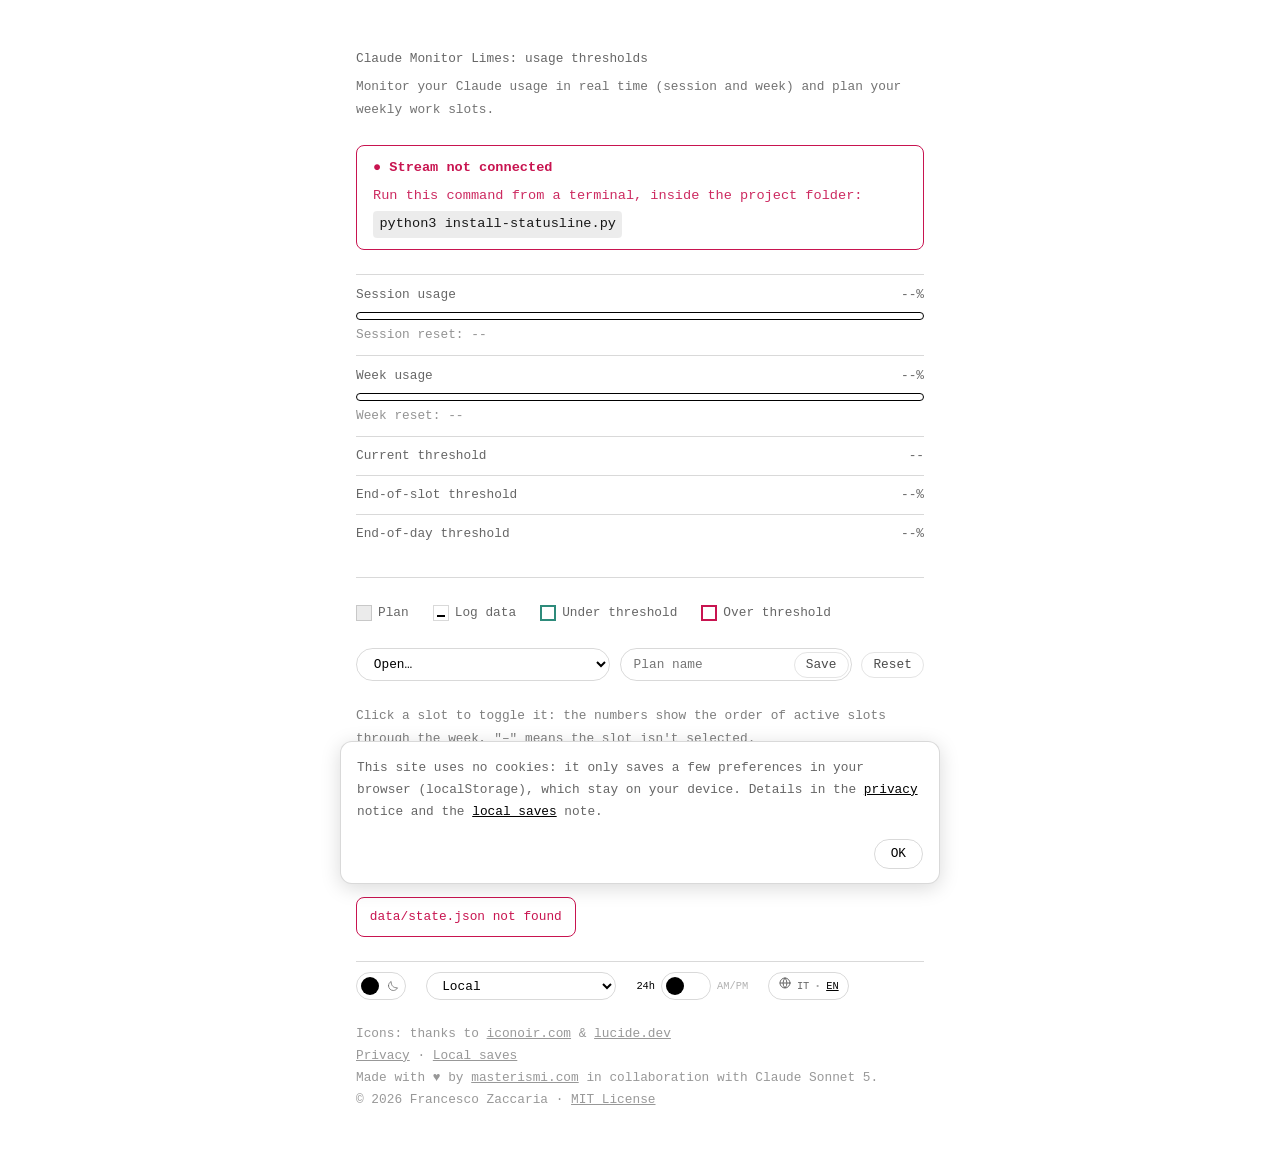
==== index.html @ f668be72 "Aggiunge banner di stato collegamento, migliora README (EN+IT) - Banner in cima alla pagina: rosso "" ====
<!doctype html>
<html lang="it">
<head>
<meta charset="utf-8">
<title>Claude Monitor Limes: soglie di utilizzo</title>
<link rel="stylesheet" href="css/base.css">
<link rel="stylesheet" href="css/index.css">
</head>
<body>
  <h1 id="title">Claude Monitor Limes: soglie di utilizzo</h1>
  <div class="tagline" id="tagline"></div>

  <div class="stream-banner disconnected" id="stream-banner">
    <div class="stream-banner-title" id="stream-banner-title"></div>
    <div class="stream-banner-cmd" id="stream-banner-cmd"></div>
  </div>

  <ul class="stats" id="main-stats">
    <li class="hairline stat-with-bar">
      <div class="stat-row"><span class="stat-key" id="lbl-session">uso sessione</span><span class="stat-val" id="hour-pct">--%</span></div>
      <div class="bar-track"><div class="bar-fill" id="hour-bar-fill"></div></div>
      <div class="sub-line"><span id="lbl-session-reset">reset sessione</span>: <span id="hour-reset">--</span></div>
    </li>
    <li class="hairline stat-with-bar">
      <div class="stat-row"><span class="stat-key" id="lbl-week">uso settimana</span><span class="stat-val" id="week-pct">--%</span></div>
      <div class="bar-track"><div class="bar-fill" id="week-bar-fill"></div></div>
      <div class="sub-line"><span id="lbl-week-reset">reset settimana</span>: <span id="week-reset">--</span></div>
    </li>
    <li class="hairline" id="threshold-row"><span class="stat-key" id="lbl-threshold">soglia attuale</span><span class="stat-val" id="threshold">--</span></li>
    <li class="hairline"><span class="stat-key" id="lbl-plan-target-slot">soglia di fine slot</span><span class="stat-val" id="plan-target-slot">--%</span></li>
    <li class="hairline"><span class="stat-key" id="lbl-plan-target-day">soglia di fine giornata</span><span class="stat-val" id="plan-target-day">--%</span></li>
  </ul>

  <div class="hairline grid-hairline"></div>
  <div class="grid" id="grid"></div>

  <div class="legend">
    <span class="legend-item"><span class="legend-swatch fill"></span><span id="lbl-legend-plan">pianificazione</span></span>
    <span class="legend-item"><span class="legend-swatch track"></span><span id="lbl-legend-log">log data</span></span>
    <span class="legend-item"><span class="legend-swatch pace-under"></span><span id="lbl-legend-under">sotto soglia</span></span>
    <span class="legend-item"><span class="legend-swatch pace-over"></span><span id="lbl-legend-over">sopra soglia</span></span>
  </div>

  <div class="toolbar">
    <select class="load-select" id="load-plan">
      <option value="" id="load-plan-default">apri…</option>
    </select>
    <div class="name-save-combo">
      <input class="name-input" id="plan-name" type="text" placeholder="nome del piano">
      <button class="save-btn" id="save-plan">salva</button>
    </div>
    <button class="reset-btn" id="reset-plan">reset piano</button>
  </div>

  <div class="explanation" id="explanation"></div>

  <div class="updated" id="updated"></div>

  <div class="hairline footer-controls">
    <button class="theme-switch" id="theme-switch" aria-label="toggle theme" title="light / dark">
      <span class="icon-sun" id="icon-sun"></span>
      <span class="icon-moon" id="icon-moon"></span>
      <span class="knob" id="theme-knob"></span>
    </button>
    <select class="tz-select" id="tz-select"></select>
    <button class="format-switch" id="format-toggle" aria-label="24h / AM-PM">
      <span class="fmt-label" id="fmt-label-24h">24h</span>
      <span class="track"><span class="knob" id="format-knob"></span></span>
      <span class="fmt-label" id="fmt-label-ampm">AM/PM</span>
    </button>
    <span class="lang-switch" aria-label="IT / EN">
      <span id="icon-globe"></span>
      <button class="lang-opt" id="lang-opt-it">IT</button>
      <span class="lang-dot">•</span>
      <button class="lang-opt" id="lang-opt-en">EN</button>
    </span>
  </div>

  <div class="footer">
    <div class="footer-line" id="lbl-icons-credit"></div>
    <div class="footer-line"><a href="privacy.html" id="lbl-privacy-link2">privacy</a> · <a href="cookies.html" id="lbl-storage-link2">local storage</a></div>
    <div class="footer-line" id="lbl-made-with"></div>
    <div class="footer-line">© 2026 Francesco Zaccaria · <a href="LICENSE" target="_blank" rel="noopener">MIT License</a></div>
  </div>

  <div class="consent-banner" id="consent-banner" hidden>
    <span id="consent-text"></span>
    <button class="consent-ok" id="consent-ok">OK</button>
  </div>

<script src="i18n/it.js"></script>
<script src="i18n/en.js"></script>
<script>
const LANG_KEY = 'claude-monitor-lang';
function detectLocale() {
  return (navigator.language || 'en').toLowerCase().startsWith('it') ? 'it' : 'en';
}
let LOCALE = localStorage.getItem(LANG_KEY) || detectLocale();

const ICONS = {
  coffee: '<svg viewBox="0 0 24 24" fill="none" xmlns="http://www.w3.org/2000/svg"><path d="M17 11.6V15C17 18.3137 14.3137 21 11 21H9C5.68629 21 3 18.3137 3 15V11.6C3 11.2686 3.26863 11 3.6 11H16.4C16.7314 11 17 11.2686 17 11.6Z" stroke="currentColor" stroke-width="1.5" stroke-linecap="round" stroke-linejoin="round"></path><path d="M12 9C12 8 12.7143 7 14.1429 7V7C15.7208 7 17 5.72081 17 4.14286V3.5" stroke="currentColor" stroke-width="1.5" stroke-linecap="round" stroke-linejoin="round"></path><path d="M8 9V8.5C8 6.84315 9.34315 5.5 11 5.5V5.5C12.1046 5.5 13 4.60457 13 3.5V3" stroke="currentColor" stroke-width="1.5" stroke-linecap="round" stroke-linejoin="round"></path><path d="M16 11H18.5C19.8807 11 21 12.1193 21 13.5C21 14.8807 19.8807 16 18.5 16H17" stroke="currentColor" stroke-width="1.5" stroke-linecap="round" stroke-linejoin="round"></path></svg>',
  apple: '<svg viewBox="0 0 24 24" fill="none" xmlns="http://www.w3.org/2000/svg"><path d="M12.1471 21.2646L12 21.2351L11.8529 21.2646C9.47627 21.7399 7.23257 21.4756 5.59352 20.1643C3.96312 18.86 2.75 16.374 2.75 12C2.75 7.52684 3.75792 5.70955 5.08541 5.04581C5.77977 4.69863 6.67771 4.59759 7.82028 4.72943C8.96149 4.86111 10.2783 5.21669 11.7628 5.71153L12.0235 5.79841L12.2785 5.69638C14.7602 4.70367 16.9909 4.3234 18.5578 5.05463C20.0271 5.7403 21.25 7.59326 21.25 12C21.25 16.374 20.0369 18.86 18.4065 20.1643C16.7674 21.4756 14.5237 21.7399 12.1471 21.2646Z" stroke="currentColor" stroke-width="1.5"></path><path d="M12 5.5C12 3 11 2 9 2" stroke="currentColor" stroke-width="1.5" stroke-linecap="round" stroke-linejoin="round"></path><path d="M12 6V21" stroke="currentColor" stroke-width="1.5"></path><path d="M15 12L15 14" stroke="currentColor" stroke-width="1.5" stroke-linecap="round" stroke-linejoin="round"></path></svg>',
  pizza: '<svg viewBox="0 0 24 24" fill="none" xmlns="http://www.w3.org/2000/svg"><path d="M14 9.01L14.01 8.99889" stroke="currentColor" stroke-width="1.5" stroke-linecap="round" stroke-linejoin="round"></path><path d="M8 8.01L8.01 7.99889" stroke="currentColor" stroke-width="1.5" stroke-linecap="round" stroke-linejoin="round"></path><path d="M8 14.01L8.01 13.9989" stroke="currentColor" stroke-width="1.5" stroke-linecap="round" stroke-linejoin="round"></path><path d="M6 19L2.23626 3.0041C2.13087 2.55618 2.54815 2.16122 2.98961 2.29106L19 7" stroke="currentColor" stroke-width="1.5"></path><path d="M22.198 8.42467C22.4324 7.48703 21.8623 6.5369 20.9247 6.30249C19.987 6.06808 19.0369 6.63816 18.8025 7.5758C18.4106 9.14318 16.9015 11.6241 14.5753 13.9503C12.2743 16.2513 9.42714 18.1442 6.60672 18.7951C5.66497 19.0124 5.07771 19.952 5.29504 20.8937C5.51236 21.8355 6.45198 22.4227 7.39373 22.2054C11.0734 21.3563 14.4762 18.9991 17.0502 16.4252C19.5989 13.8764 21.5898 10.8573 22.198 8.42467Z" stroke="currentColor" stroke-width="1.5" stroke-linecap="round"></path></svg>',
  bed: '<svg viewBox="0 0 24 24" fill="none" stroke="currentColor" stroke-width="2" stroke-linecap="round" stroke-linejoin="round"><path d="M2 4v16"/><path d="M2 8h18a2 2 0 0 1 2 2v10"/><path d="M2 17h20"/><path d="M6 8v9"/></svg>',
  sun: '<svg viewBox="0 0 24 24" fill="none" xmlns="http://www.w3.org/2000/svg"><path d="M12 18C15.3137 18 18 15.3137 18 12C18 8.68629 15.3137 6 12 6C8.68629 6 6 8.68629 6 12C6 15.3137 8.68629 18 12 18Z" stroke="currentColor" stroke-width="1.5" stroke-linecap="round" stroke-linejoin="round"></path><path d="M22 12L23 12" stroke="currentColor" stroke-width="1.5" stroke-linecap="round" stroke-linejoin="round"></path><path d="M12 2V1" stroke="currentColor" stroke-width="1.5" stroke-linecap="round" stroke-linejoin="round"></path><path d="M12 23V22" stroke="currentColor" stroke-width="1.5" stroke-linecap="round" stroke-linejoin="round"></path><path d="M20 20L19 19" stroke="currentColor" stroke-width="1.5" stroke-linecap="round" stroke-linejoin="round"></path><path d="M20 4L19 5" stroke="currentColor" stroke-width="1.5" stroke-linecap="round" stroke-linejoin="round"></path><path d="M4 20L5 19" stroke="currentColor" stroke-width="1.5" stroke-linecap="round" stroke-linejoin="round"></path><path d="M4 4L5 5" stroke="currentColor" stroke-width="1.5" stroke-linecap="round" stroke-linejoin="round"></path><path d="M1 12L2 12" stroke="currentColor" stroke-width="1.5" stroke-linecap="round" stroke-linejoin="round"></path></svg>',
  moon: '<svg viewBox="0 0 24 24" fill="none" xmlns="http://www.w3.org/2000/svg"><path d="M3 11.5066C3 16.7497 7.25034 21 12.4934 21C16.2209 21 19.4466 18.8518 21 15.7259C12.4934 15.7259 8.27411 11.5066 8.27411 3C5.14821 4.55344 3 7.77915 3 11.5066Z" stroke="currentColor" stroke-width="1.5" stroke-linecap="round" stroke-linejoin="round"></path></svg>',
  globe: '<svg viewBox="0 0 24 24" fill="none" stroke="currentColor" stroke-width="2" stroke-linecap="round" stroke-linejoin="round"><circle cx="12" cy="12" r="10"/><path d="M12 2a14.5 14.5 0 0 0 0 20 14.5 14.5 0 0 0 0-20"/><path d="M2 12h20"/></svg>',
};

// =========================================================================
// PERSONALIZZAZIONE: fasce della giornata (righe del calendario) e icone che
// ne segnano i confini. Per aggiungere/togliere fasce, modifica insieme le
// tre costanti sotto, mantenendo BOUNDARY_ICON_KEYS lungo SLOT_KEYS.length+1
// (una icona prima della prima fascia, una dopo ciascuna fascia successiva).
// Le icone disponibili sono quelle elencate in ICONS qui sopra.
// =========================================================================
const SLOT_KEYS = ['mattina', 'pomeriggio', 'sera'];
const SLOT_BOUNDS = { mattina: { start: 0, end: 12 }, pomeriggio: { start: 12, end: 19 }, sera: { start: 19, end: 24 } };
const BOUNDARY_ICON_KEYS = ['coffee', 'apple', 'pizza', 'bed'];
// =========================================================================

// traduzioni caricate da file esterni (i18n/it.js, i18n/en.js): per aggiungere
// una lingua basta un nuovo i18n/<lang>.js con lo stesso set di chiavi, più il
// suo <script> in fondo all'head e l'opzione nel lang-switch.
const STRINGS = window.I18N;
let T = STRINGS[LOCALE];

const POLL_MS = 5000;
const STALE_THRESHOLD_MS = 20 * 60 * 1000; // dati più vecchi di 20 min: statusline.py scrive solo con una sessione Claude Code interattiva attiva
const PLAN_KEY = 'claude-monitor-plan';
const NAMED_PLANS_KEY = 'claude-monitor-named-plans';
const MAX_SAVED_PLANS = 10;
const THEME_KEY = 'claude-monitor-theme';
const TZ_KEY = 'claude-monitor-tz';
const HOUR12_KEY = 'claude-monitor-hour12';
const TIMEZONES = ['local', 'UTC', 'Europe/Rome', 'Europe/London', 'America/New_York', 'America/Los_Angeles', 'Asia/Tokyo', 'Asia/Shanghai'];

let planDays = null; // costruito una volta noto resets_at
let lastData = null; // ultimo state.json valido, per riformattare gli orari senza ripollare

function buildExplanationHTML() {
  const boundaryLine = BOUNDARY_ICON_KEYS.map((iconKey, i) =>
    (T.boundaryLabels[i] || '') + ' <span class="inline-icon">' + ICONS[iconKey] + '</span>'
  ).join(' · ');
  return '<p>' + T.explanation + '</p>' +
    '<p>' + T.boundaryIntro + ' ' + boundaryLine + '.</p>' +
    '<p>' + T.planSaved + ' (<a href="cookies.html">' + T.planSavedDetails + '</a>)' + T.planSavedRest + '</p>';
}

function applyStrings() {
  document.documentElement.lang = LOCALE;
  document.title = T.title;
  document.getElementById('title').textContent = T.title;
  document.getElementById('tagline').textContent = T.tagline;
  document.getElementById('lbl-session').textContent = T.session;
  document.getElementById('lbl-week').textContent = T.week;
  document.getElementById('lbl-week-reset').textContent = T.weekReset;
  document.getElementById('lbl-session-reset').textContent = T.sessionReset;
  document.getElementById('lbl-threshold').textContent = T.threshold;
  document.getElementById('lbl-plan-target-slot').textContent = T.planTargetSlot;
  document.getElementById('lbl-plan-target-day').textContent = T.planTargetDay;
  document.getElementById('lbl-legend-plan').textContent = T.legendPlan;
  document.getElementById('lbl-legend-log').textContent = T.legendLog;
  document.getElementById('lbl-legend-under').textContent = T.legendUnder;
  document.getElementById('lbl-legend-over').textContent = T.legendOver;
  document.getElementById('reset-plan').textContent = T.resetPlan;
  document.getElementById('plan-name').placeholder = T.planNamePlaceholder;
  document.getElementById('save-plan').textContent = T.savePlan;
  document.getElementById('explanation').innerHTML = buildExplanationHTML();
  document.getElementById('icon-sun').innerHTML = ICONS.sun;
  document.getElementById('icon-moon').innerHTML = ICONS.moon;
  document.getElementById('icon-globe').innerHTML = ICONS.globe;
  document.getElementById('lbl-privacy-link2').textContent = T.privacyLink;
  document.getElementById('lbl-storage-link2').textContent = T.storageLink;
  document.getElementById('lbl-icons-credit').innerHTML = T.iconsCreditPrefix +
    '<a href="https://iconoir.com/" target="_blank" rel="noopener">iconoir.com</a> &amp; ' +
    '<a href="https://lucide.dev/" target="_blank" rel="noopener">lucide.dev</a>';
  document.getElementById('lbl-made-with').innerHTML = T.madeWithPrefix +
    '<a href="https://short.masterismi.com/sitoistituzionale" target="_blank" rel="noopener">masterismi.com</a>' +
    T.madeWithSuffix;
  document.getElementById('stream-banner-cmd').innerHTML = T.streamDisconnectedHint + '<br><code>python3 install-statusline.py</code>';
  setStreamBanner(streamConnected);
}

let streamConnected = false;
function setStreamBanner(connected) {
  streamConnected = connected;
  const banner = document.getElementById('stream-banner');
  banner.classList.toggle('connected', connected);
  banner.classList.toggle('disconnected', !connected);
  document.getElementById('stream-banner-title').textContent = connected ? T.streamConnected : T.streamDisconnected;
}

function parseResetDate(str) {
  // formato "dd/mm/yyyy HH:MM"
  const [datePart, timePart] = str.split(' ');
  const [dd, mm, yyyy] = datePart.split('/').map(Number);
  const [HH, MI] = timePart.split(':').map(Number);
  return new Date(yyyy, mm - 1, dd, HH, MI, 0);
}

function dateOnly(d) {
  return new Date(d.getFullYear(), d.getMonth(), d.getDate());
}

function isoDateLocal(d) {
  return d.getFullYear() + '-' + String(d.getMonth() + 1).padStart(2, '0') + '-' + String(d.getDate()).padStart(2, '0');
}

function computeSevenDays(resetsAt) {
  const windowStart = new Date(resetsAt.getTime() - 7 * 86400 * 1000);
  let startDate;
  if (windowStart.getHours() < 11) {
    startDate = dateOnly(windowStart);
  } else {
    startDate = new Date(dateOnly(windowStart).getTime() + 86400 * 1000);
  }
  const result = [];
  for (let offset = 0; offset < 7; offset++) {
    result.push(new Date(startDate.getTime() + offset * 86400 * 1000));
  }
  return result;
}

function loadPlan() {
  try {
    return JSON.parse(localStorage.getItem(PLAN_KEY) || '{}');
  } catch (e) {
    return {};
  }
}

function savePlan(plan) {
  localStorage.setItem(PLAN_KEY, JSON.stringify(plan));
}

function loadNamedPlans() {
  try {
    return JSON.parse(localStorage.getItem(NAMED_PLANS_KEY) || '{}');
  } catch (e) {
    return {};
  }
}

function saveNamedPlans(named) {
  localStorage.setItem(NAMED_PLANS_KEY, JSON.stringify(named));
}

// le chiavi di piano usano il numero del giorno (0-6, come Date.getDay()) e non
// l'abbreviazione localizzata, così il piano salvato non dipende dalla lingua.
function defaultActive(weekdayNum, key) {
  if (weekdayNum === 0 || weekdayNum === 6) return false; // domenica, sabato
  return SLOT_KEYS.indexOf(key) < 2; // le prime due fasce del giorno sono attive di default
}

function buildDayModel(dates, plan) {
  return dates.map(d => {
    const weekdayNum = d.getDay();
    const slots = SLOT_KEYS.map(key => {
      const planKey = weekdayNum + ':' + key;
      const active = Object.prototype.hasOwnProperty.call(plan, planKey) ? plan[planKey] : defaultActive(weekdayNum, key);
      return { key, active };
    });
    return { date: d, weekdayNum, slots };
  });
}

function persistPlan(days) {
  const plan = {};
  days.forEach(day => {
    day.slots.forEach(slot => { plan[day.weekdayNum + ':' + slot.key] = slot.active; });
  });
  savePlan(plan);
}

function planSnapshot(days) {
  const plan = {};
  days.forEach(day => {
    day.slots.forEach(slot => { plan[day.weekdayNum + ':' + slot.key] = slot.active; });
  });
  return plan;
}

function flatten(days) {
  const tiles = [];
  days.forEach((day, dayIdx) => {
    day.slots.forEach((slot, slotIdx) => tiles.push({ day, dayIdx, slot, slotIdx }));
  });
  return tiles;
}

function computePlanTargets(days, now) {
  const all = flatten(days);
  const total = all.filter(t => t.slot.active).length;
  const weight = total > 0 ? 100 / total : 0;
  const today = dateOnly(now);
  const nowHour = now.getHours() + now.getMinutes() / 60 + now.getSeconds() / 3600;

  let targetDay = 0;
  let targetSlot = 0;
  let currentTile = null;
  let counter = 0;
  const numbering = new Map(); // "dayIdx:slotKey" -> numero progressivo

  for (const t of all) {
    if (t.slot.active) {
      counter++;
      numbering.set(t.dayIdx + ':' + t.slot.key, counter);
    }
    const tDate = dateOnly(t.day.date);
    if (tDate.getTime() < today.getTime()) {
      if (t.slot.active) { targetDay += weight; targetSlot += weight; }
    } else if (tDate.getTime() === today.getTime()) {
      if (t.slot.active) targetDay += weight;
      const b = SLOT_BOUNDS[t.slot.key];
      if (nowHour >= b.start) {
        if (t.slot.active) targetSlot += weight;
      }
      if (nowHour >= b.start && nowHour < b.end) {
        const fraction = (nowHour - b.start) / (b.end - b.start);
        currentTile = { dayIdx: t.dayIdx, slotKey: t.slot.key, fraction };
      }
    }
  }
  return { total, weight, targetDay, targetSlot, currentTile, numbering };
}

function renderPlan() {
  if (!planDays) return;
  const now = new Date();
  const { targetDay, targetSlot, weight, currentTile, numbering } = computePlanTargets(planDays, now);

  document.getElementById('plan-target-slot').textContent = targetSlot.toFixed(0) + '%';
  document.getElementById('plan-target-day').textContent = targetDay.toFixed(0) + '%';

  // "soglia attuale" dipende dal piano: confronta l'uso reale con la soglia di fine slot
  // (non con la quota fissa del backend), così cambia in base a quanti slot hai pianificato.
  const usedPct = (lastData && lastData.status === 'ok') ? lastData.used_pct : null;
  const overPace = usedPct !== null ? usedPct > targetSlot : null;
  const thresholdEl = document.getElementById('threshold');
  const thresholdRow = document.getElementById('threshold-row');
  if (usedPct !== null) {
    const diff = usedPct - targetSlot;
    const diffStr = (diff > 0 ? '+' : '') + diff.toFixed(0) + '%';
    thresholdEl.textContent = diffStr + ' ' + (overPace ? T.overLimit : T.underLimit);
    thresholdRow.classList.toggle('over', overPace);
    thresholdRow.classList.toggle('under', !overPace);
  } else {
    thresholdEl.textContent = '--';
    thresholdRow.classList.remove('over', 'under');
  }

  const grid = document.getElementById('grid');
  grid.innerHTML = '';

  // riga di intestazione: 7 giorni (le colonne ora sono allineate a legenda e resto
  // del layout: l'asse delle icone non occupa più una colonna, sporge a sinistra)
  planDays.forEach((day, dayIdx) => {
    const head = document.createElement('div');
    head.className = 'daycol-head';
    head.style.gridColumn = String(dayIdx + 1);
    head.style.gridRow = '1';
    head.innerHTML = '<div class="dow">' + T.dow[day.weekdayNum] + '</div><div class="date">' +
      String(day.date.getDate()).padStart(2, '0') + '/' + String(day.date.getMonth() + 1).padStart(2, '0') + '</div>';
    grid.appendChild(head);
  });

  // asse verticale: posizionato in assoluto fuori dalla griglia (vedi CSS .axis-cell),
  // con le icone ai *confini* tra gli slot (inizio, tra 1-2, tra 2-3, fine) e non
  // centrate sugli slot stessi. Altezza calcolata sul numero di fasce (SLOT_KEYS).
  const axis = document.createElement('div');
  axis.className = 'axis-cell';
  axis.style.height = (SLOT_KEYS.length * 46 + (SLOT_KEYS.length - 1) * 4) + 'px';
  axis.innerHTML = BOUNDARY_ICON_KEYS.map(k => ICONS[k]).join('');
  grid.appendChild(axis);

  for (let row = 0; row < SLOT_KEYS.length; row++) {
    planDays.forEach((day, dayIdx) => {
      const slot = day.slots[row];
      const cell = document.createElement('div');
      const workedKey = isoDateLocal(day.date) + ':' + slot.key;
      const worked = !!(lastData && lastData.worked_slots && lastData.worked_slots[workedKey]);
      cell.className = 'tile ' + (slot.active ? 'active' : 'inactive') + (worked ? ' worked' : '');
      cell.style.gridColumn = String(dayIdx + 1);
      cell.style.gridRow = String(row + 2);
      const num = numbering.get(dayIdx + ':' + slot.key);
      cell.textContent = slot.active ? String(num) : '–';
      cell.title = (slot.active ? T.deactivate : T.activate);

      cell.addEventListener('click', () => {
        slot.active = !slot.active;
        persistPlan(planDays);
        renderPlan();
      });

      const isCurrent = currentTile && currentTile.dayIdx === dayIdx && currentTile.slotKey === slot.key;
      if (isCurrent) {
        cell.classList.add('current', overPace ? 'over' : 'under');
        const marker = document.createElement('div');
        marker.className = 'now-marker' + (overPace ? ' over' : '');
        marker.style.left = (currentTile.fraction * 100) + '%';
        cell.appendChild(marker);
      }

      grid.appendChild(cell);
    });
  }

  // riga finale: quota della settimana rappresentata da ciascun giorno, calcolata
  // sugli slot attivi di quel giorno (non sul tempo trascorso, a differenza di
  // "soglia di fine giornata" che riguarda solo oggi).
  const footerRow = SLOT_KEYS.length + 2;
  planDays.forEach((day, dayIdx) => {
    const activeCount = day.slots.filter(s => s.active).length;
    const dayShare = activeCount * weight;
    const foot = document.createElement('div');
    foot.className = 'daycol-target';
    foot.style.gridColumn = String(dayIdx + 1);
    foot.style.gridRow = String(footerRow);
    foot.textContent = dayShare.toFixed(0) + '%';
    grid.appendChild(foot);
  });
}

function refreshLoadSelect() {
  const select = document.getElementById('load-plan');
  const named = loadNamedPlans();
  const names = Object.keys(named).sort();
  select.innerHTML = '<option value="">' + T.loadPlanDefault + '</option>' +
    names.map(n => '<option value="' + n.replace(/"/g, '&quot;') + '">' + n + '</option>').join('');
}

function setupPlanToolbar() {
  document.getElementById('reset-plan').addEventListener('click', () => {
    localStorage.removeItem(PLAN_KEY);
    if (planDays) {
      planDays.forEach(day => day.slots.forEach(slot => { slot.active = defaultActive(day.weekdayNum, slot.key); }));
      persistPlan(planDays);
    }
    renderPlan();
  });

  document.getElementById('save-plan').addEventListener('click', () => {
    const input = document.getElementById('plan-name');
    const name = input.value.trim();
    if (!name || !planDays) return;
    const named = loadNamedPlans();
    if (!Object.prototype.hasOwnProperty.call(named, name) && Object.keys(named).length >= MAX_SAVED_PLANS) {
      alert(T.maxPlansReached);
      return;
    }
    named[name] = planSnapshot(planDays);
    saveNamedPlans(named);
    refreshLoadSelect();
    document.getElementById('load-plan').value = name;
    input.value = '';
  });

  document.getElementById('load-plan').addEventListener('change', e => {
    const name = e.target.value;
    if (!name || !planDays) return;
    const named = loadNamedPlans();
    const snapshot = named[name];
    if (!snapshot) return;
    planDays.forEach(day => day.slots.forEach(slot => {
      const key = day.weekdayNum + ':' + slot.key;
      slot.active = Object.prototype.hasOwnProperty.call(snapshot, key) ? snapshot[key] : defaultActive(day.weekdayNum, slot.key);
    }));
    persistPlan(planDays);
    renderPlan();
  });

  refreshLoadSelect();
}

// --- banner informativo su local storage (non cookie) ---
const CONSENT_KEY = 'claude-monitor-consent-ack';
function refreshConsentText() {
  document.getElementById('consent-text').innerHTML = T.consentText;
}
function setupConsentBanner() {
  refreshConsentText();
  const banner = document.getElementById('consent-banner');
  if (!localStorage.getItem(CONSENT_KEY)) {
    banner.hidden = false;
  }
  document.getElementById('consent-ok').addEventListener('click', () => {
    localStorage.setItem(CONSENT_KEY, '1');
    banner.hidden = true;
  });
}

// --- lingua IT/EN: pill con le due lingue cliccabili separatamente (stile orco.it) ---
function updateLangSwitchUI() {
  document.getElementById('lang-opt-it').classList.toggle('active', LOCALE === 'it');
  document.getElementById('lang-opt-en').classList.toggle('active', LOCALE === 'en');
}
function setLocale(lang) {
  LOCALE = lang;
  localStorage.setItem(LANG_KEY, lang);
  T = STRINGS[LOCALE];
  applyStrings();
  refreshLoadSelect();
  renderTzOptions();
  refreshFormatUI();
  refreshConsentText();
  updateLangSwitchUI();
  if (lastData) render(lastData);
}
function setupLangSwitch() {
  document.getElementById('lang-opt-it').addEventListener('click', () => setLocale('it'));
  document.getElementById('lang-opt-en').addEventListener('click', () => setLocale('en'));
  updateLangSwitchUI();
}

// --- tema chiaro/scuro ---
function systemPrefersDark() {
  return window.matchMedia && window.matchMedia('(prefers-color-scheme: dark)').matches;
}
function effectiveTheme() {
  return localStorage.getItem(THEME_KEY) || (systemPrefersDark() ? 'dark' : 'light');
}
function applyTheme() {
  const stored = localStorage.getItem(THEME_KEY);
  if (stored) {
    document.documentElement.setAttribute('data-theme', stored);
  } else {
    document.documentElement.removeAttribute('data-theme');
  }
  const knob = document.getElementById('theme-knob');
  knob.style.transform = effectiveTheme() === 'dark' ? 'translateX(24px)' : 'translateX(0)';
}
function setupThemeSwitch() {
  document.getElementById('theme-switch').addEventListener('click', () => {
    localStorage.setItem(THEME_KEY, effectiveTheme() === 'dark' ? 'light' : 'dark');
    applyTheme();
  });
  applyTheme();
}

// --- fuso orario e formato ora ---
function getTz() { return localStorage.getItem(TZ_KEY) || 'local'; }
function getHour12() { return localStorage.getItem(HOUR12_KEY) === '1'; }

function formatDateTime(date) {
  const opts = { day: '2-digit', month: '2-digit', year: 'numeric', hour: '2-digit', minute: '2-digit', hour12: getHour12() };
  const tz = getTz();
  if (tz !== 'local') opts.timeZone = tz;
  return date.toLocaleString(T.localeCode, opts);
}
function formatTime(date) {
  const opts = { hour: '2-digit', minute: '2-digit', second: '2-digit', hour12: getHour12() };
  const tz = getTz();
  if (tz !== 'local') opts.timeZone = tz;
  return date.toLocaleTimeString(T.localeCode, opts);
}
function formatDuration(ms) {
  const totalMinutes = Math.floor(ms / 60000);
  const hours = Math.floor(totalMinutes / 60);
  const minutes = totalMinutes % 60;
  if (hours > 0) return hours + T.hourUnit + ' ' + minutes + T.minuteUnit;
  return minutes + T.minuteUnit;
}

function updateTimeDisplays() {
  if (!lastData || lastData.status !== 'ok') {
    setStreamBanner(false);
    return;
  }
  const now = Date.now();

  const weekResetDate = parseResetDate(lastData.reset_date);
  const daysLeft = Math.max(0, Math.ceil((weekResetDate.getTime() - now) / 86400000));
  document.getElementById('week-reset').textContent = formatDateTime(weekResetDate) +
    ' (' + T.inPrefix + daysLeft + T.dayUnit + ')';

  if (lastData.five_hour_reset_date) {
    const sessionResetDate = parseResetDate(lastData.five_hour_reset_date);
    const hoursLeft = Math.max(0, Math.ceil((sessionResetDate.getTime() - now) / 3600000));
    document.getElementById('hour-reset').textContent = formatDateTime(sessionResetDate) +
      ' (' + T.inPrefix + hoursLeft + T.hourUnit + ')';
  } else {
    document.getElementById('hour-reset').textContent = '--';
  }

  const updatedAtDate = new Date(lastData.updated_at * 1000);
  const staleMs = now - updatedAtDate.getTime();
  const isStale = staleMs > STALE_THRESHOLD_MS;
  setUpdatedMessage(
    (isStale ? T.staleDataPrefix + formatDuration(staleMs) + ' — ' : T.updatedPrefix) + formatTime(updatedAtDate),
    isStale
  );
  setStreamBanner(!isStale);
}

function renderTzOptions() {
  const select = document.getElementById('tz-select');
  const current = select.value || getTz();
  select.innerHTML = TIMEZONES.map(tz =>
    '<option value="' + tz + '">' + (tz === 'local' ? T.localTz : tz) + '</option>'
  ).join('');
  select.value = current;
}

function refreshFormatUI() {
  const isAmpm = getHour12();
  document.getElementById('format-knob').style.transform = isAmpm ? 'translateX(24px)' : 'translateX(0)';
  document.getElementById('fmt-label-24h').classList.toggle('active', !isAmpm);
  document.getElementById('fmt-label-ampm').classList.toggle('active', isAmpm);
}

function setupTzControls() {
  renderTzOptions();
  const select = document.getElementById('tz-select');
  select.addEventListener('change', () => {
    localStorage.setItem(TZ_KEY, select.value);
    updateTimeDisplays();
  });

  refreshFormatUI();
  document.getElementById('format-toggle').addEventListener('click', () => {
    localStorage.setItem(HOUR12_KEY, getHour12() ? '0' : '1');
    refreshFormatUI();
    updateTimeDisplays();
  });
}

function setUpdatedMessage(text, isError) {
  const updated = document.getElementById('updated');
  updated.textContent = text;
  updated.classList.toggle('error', !!isError);
}

function render(data) {
  if (!data || data.status !== 'ok') {
    document.getElementById('week-pct').textContent = '--%';
    document.getElementById('hour-pct').textContent = '--%';
    setUpdatedMessage(data && data.status === 'n/d' ? T.noApiResponse : T.waitingData, data && data.status === 'n/d');
    setStreamBanner(false);
    return;
  }
  lastData = data;

  document.getElementById('hour-pct').textContent = (data.five_hour_pct !== null && data.five_hour_pct !== undefined)
    ? data.five_hour_pct.toFixed(0) + '%' : '--%';
  document.getElementById('hour-bar-fill').style.width = (data.five_hour_pct || 0) + '%';
  document.getElementById('week-pct').textContent = data.used_pct.toFixed(0) + '%';
  document.getElementById('week-bar-fill').style.width = data.used_pct + '%';

  updateTimeDisplays();

  if (!planDays && data.reset_date) {
    const resetsAt = parseResetDate(data.reset_date);
    const dates = computeSevenDays(resetsAt);
    planDays = buildDayModel(dates, loadPlan());
  }
  renderPlan();
}

async function poll() {
  try {
    const res = await fetch('data/state.json?_=' + Date.now(), { cache: 'no-store' });
    if (res.ok) {
      render(await res.json());
    } else {
      setUpdatedMessage(T.stateNotFound, true);
      setStreamBanner(false);
    }
  } catch (e) {
    setUpdatedMessage(T.stateNotFound, true);
    setStreamBanner(false);
  }
}

applyStrings();
setupPlanToolbar();
setupThemeSwitch();
setupTzControls();
setupConsentBanner();
setupLangSwitch();
poll();
setInterval(poll, POLL_MS);
setInterval(renderPlan, 30000); // aggiorna la posizione dell'asticella anche senza nuovi dati
</script>
</body>
</html>
---- css/base.css ----
:root {
  --bg: #fff; --fg: #000; --muted: #666;
  --border: rgba(0,0,0,0.15); --tile-fill: rgba(0,0,0,0.08);
  --over: #c81450; --under: #2e8b7b;
}
@media (prefers-color-scheme: dark) {
  :root { --bg: #000; --fg: #fff; --muted: #999; --border: rgba(255,255,255,0.15); --tile-fill: rgba(255,255,255,0.12); --over: #ff4d78; --under: #4fd7c0; }
}
:root[data-theme="dark"] { --bg: #000; --fg: #fff; --muted: #999; --border: rgba(255,255,255,0.15); --tile-fill: rgba(255,255,255,0.12); --over: #ff4d78; --under: #4fd7c0; }
:root[data-theme="light"] { --bg: #fff; --fg: #000; --muted: #666; --border: rgba(0,0,0,0.15); --tile-fill: rgba(0,0,0,0.08); --over: #c81450; --under: #2e8b7b; }

*, *::before, *::after { box-sizing: border-box; }

body {
  font-family: monospace;
  background: var(--bg);
  color: var(--fg);
  margin: 3rem auto;
  max-width: 600px;
  padding: 0 1rem;
  line-height: 1.7em;
}
h1 { font-size: 0.8rem; font-weight: normal; opacity: 1; color: var(--muted); margin: 0 0 0.4rem 0; }

.hairline { border-top: 1px solid var(--border); }
---- css/index.css ----
.tagline { font-size: 0.8rem; opacity: 0.55; margin: 0 0 1.5rem 0; }

.stats { list-style: none; margin: 0 0 1.5rem 0; padding: 0; color: var(--muted); }
.stats li {
  display: flex;
  justify-content: space-between;
  align-items: baseline;
  padding: 8px 0;
  font-size: 0.8rem;
}
.stats li.stat-with-bar { display: block; padding: 9px 0; }
.stats li.stat-with-bar .stat-row { display: flex; justify-content: space-between; align-items: baseline; }

.bar-track { margin-top: 6px; height: 8px; border: 1px solid var(--fg); border-radius: 999px; overflow: hidden; }
.bar-fill { width: 0%; height: 100%; background: var(--fg); border-radius: 999px; }
.sub-line { font-size: 0.8rem; opacity: 0.7; margin-top: 4px; }

.stats li.over, .stats li.over .stat-key, .stats li.over .stat-val { color: var(--over); }
.stats li.under, .stats li.under .stat-key, .stats li.under .stat-val { color: var(--under); }

.section-title { font-size: 0.8rem; color: var(--muted); padding: 0.8rem 0 0.6rem 0; }

/* pianificazione */
.toolbar { display: flex; align-items: center; gap: 0.6rem; margin-bottom: 1.5rem; flex-wrap: nowrap; }
.reset-btn {
  font-family: monospace;
  font-size: 0.8rem;
  background: none;
  border: 1px solid var(--border);
  border-radius: 999px;
  color: inherit;
  padding: 0.3rem 0.7rem;
  cursor: pointer;
  opacity: 0.7;
  white-space: nowrap;
}
.reset-btn:hover { opacity: 1; }
.load-select {
  font-family: monospace;
  font-size: 0.8rem;
  height: 33px;
  box-sizing: border-box;
  background: none;
  border: 1px solid var(--border);
  border-radius: 999px;
  color: inherit;
  padding: 0 1.4rem 0 0.8rem;
  flex: 1;
  min-width: 0;
}
.name-save-combo {
  display: flex;
  align-items: center;
  height: 33px;
  box-sizing: border-box;
  border: 1px solid var(--border);
  border-radius: 999px;
  padding-left: 0.8rem;
  flex: 1;
  min-width: 0;
}
.name-input {
  font-family: monospace;
  font-size: 0.8rem;
  height: 100%;
  box-sizing: border-box;
  background: none;
  border: none;
  color: inherit;
  padding: 0;
  flex: 1;
  min-width: 0;
}
.name-input:focus { outline: none; }
.save-btn {
  font-family: monospace;
  font-size: 0.8rem;
  background: none;
  border: 1px solid var(--border);
  border-radius: 999px;
  color: inherit;
  padding: 0.3rem 0.7rem;
  margin: 2px;
  cursor: pointer;
  opacity: 0.7;
  white-space: nowrap;
}
.save-btn:hover { opacity: 1; }

.grid {
  display: grid;
  grid-template-columns: repeat(7, 1fr);
  gap: 4px;
  margin-bottom: 1.5rem;
  position: relative;
}
.daycol-head { height: 34px; box-sizing: border-box; font-size: 0.8rem; line-height: 1.2; color: var(--muted); text-align: center; padding-top: 4px; }
.daycol-head .date { font-size: 0.8rem; }
.daycol-target { font-size: 0.8rem; color: var(--muted); opacity: 0.7; text-align: center; padding-top: 6px; }

/* le icone dei confini di giornata sporgono a sinistra della griglia, fuori dalle
   colonne dei giorni: così le colonne restano allineate alla legenda e agli altri
   blocchi, che iniziano tutti allo stesso bordo sinistro. */
.axis-cell {
  position: absolute;
  left: -26px;
  top: 38px;
  height: 146px;
  width: 18px;
  display: flex;
  flex-direction: column;
  justify-content: space-between;
  align-items: center;
  color: var(--muted);
}
.axis-cell svg { width: 14px; height: 14px; display: block; }

.tile {
  height: 46px;
  border: 1px solid var(--border);
  position: relative;
  display: flex;
  align-items: center;
  justify-content: center;
  font-size: 0.8rem;
  color: var(--muted);
  text-align: center;
  line-height: 1.1;
  cursor: pointer;
  user-select: none;
  padding: 2px;
  box-sizing: border-box;
}
.tile.active { background: var(--tile-fill); }
.tile.inactive { background: transparent; opacity: 0.5; }
.tile.current { border: 2px solid var(--fg); }
.tile.current.over { border-color: var(--over); }
.tile.current.under { border-color: var(--under); }
.tile.worked::after {
  content: '';
  position: absolute;
  left: 3px; right: 3px; bottom: 3px;
  height: 2px;
  background: var(--fg);
}

.legend { display: flex; gap: 1.5rem; font-size: 0.8rem; color: var(--muted); margin-bottom: 1.5rem; flex-wrap: wrap; }
.legend-item { display: flex; align-items: center; gap: 6px; }
.legend-swatch { position: relative; display: inline-block; width: 16px; height: 16px; border: 1px solid var(--border); }
.legend-swatch.fill { background: var(--tile-fill); }
.legend-swatch.track::after { content: ''; position: absolute; left: 3px; right: 3px; bottom: 3px; height: 2px; background: var(--fg); }
.legend-swatch.pace-under { border: 2px solid var(--under); }
.legend-swatch.pace-over { border: 2px solid var(--over); }

.now-marker {
  position: absolute;
  top: -1px;
  bottom: -1px;
  width: 2px;
  background: var(--under);
  transform: translateX(-1px);
}
.now-marker.over { background: var(--over); }

.explanation { font-size: 0.8rem; opacity: 0.5; margin-bottom: 1.5rem; }
.explanation p { margin: 0 0 0.6rem 0; }
.explanation p:last-child { margin-bottom: 0; }
.explanation a { color: inherit; }
.inline-icon { display: inline-flex; vertical-align: -3px; }
.inline-icon svg { width: 13px; height: 13px; display: block; }

.stream-banner {
  margin-bottom: 1.5rem;
  padding: 0.7rem 1rem;
  border-radius: 8px;
  border: 1px solid;
  font-size: 0.85rem;
}
.stream-banner.disconnected { color: var(--over); border-color: var(--over); }
.stream-banner.connected { color: var(--under); border-color: var(--under); }
.stream-banner-title { font-weight: 600; }
.stream-banner-cmd { margin-top: 0.4rem; opacity: 0.9; }
.stream-banner-cmd code {
  font-family: inherit;
  background: var(--tile-fill);
  color: var(--fg);
  padding: 0.15rem 0.4rem;
  border-radius: 4px;
  display: inline-block;
  margin-top: 0.2rem;
}
.stream-banner.connected .stream-banner-cmd { display: none; }

.updated { opacity: 0.4; font-size: 0.8rem; margin-top: 1rem; }
.updated.error {
  opacity: 1;
  color: var(--over);
  border: 1px solid var(--over);
  border-radius: 8px;
  padding: 0.5rem 0.8rem;
  display: inline-block;
}

.footer-controls { display: flex; align-items: center; gap: 20px; margin: 1.5rem 0 0.6rem 0; padding-top: 10px; flex-wrap: wrap; }
.theme-switch {
  width: 50px; height: 28px;
  border: 1px solid var(--border);
  border-radius: 999px;
  position: relative;
  background: none;
  cursor: pointer;
  padding: 0;
  color: var(--muted);
}
.theme-switch .icon-sun, .theme-switch .icon-moon {
  position: absolute; top: 50%; transform: translateY(-50%);
  width: 12px; height: 12px;
}
.theme-switch .icon-sun { left: 6px; }
.theme-switch .icon-moon { right: 6px; }
.theme-switch .knob {
  position: absolute; top: 4px; left: 4px;
  width: 18px; height: 18px;
  border-radius: 50%;
  background: var(--fg);
  transition: transform 0.2s ease;
}

.tz-select {
  font-family: monospace;
  font-size: 0.8rem;
  height: 28px;
  background: none;
  border: 1px solid var(--border);
  border-radius: 999px;
  color: inherit;
  padding: 0 0.7rem;
}

.format-switch {
  display: inline-flex;
  align-items: center;
  gap: 6px;
  height: 28px;
  border: none;
  background: none;
  cursor: pointer;
  color: var(--muted);
  font-family: monospace;
  font-size: 0.65rem;
  padding: 0;
}
.format-switch .fmt-label { opacity: 0.5; }
.format-switch .fmt-label.active { opacity: 1; color: var(--fg); }
.format-switch .track {
  width: 50px; height: 28px;
  border: 1px solid var(--border);
  border-radius: 999px;
  position: relative;
}
.format-switch .track .knob {
  position: absolute; top: 4px; left: 4px;
  width: 18px; height: 18px;
  border-radius: 50%;
  background: var(--fg);
  transition: transform 0.2s ease;
}

/* pill con due lingue cliccabili separate da un punto, come in orco.it */
.lang-switch {
  display: inline-flex;
  align-items: center;
  gap: 6px;
  height: 28px;
  border: 1px solid var(--border);
  border-radius: 999px;
  background: none;
  color: var(--muted);
  font-family: monospace;
  font-size: 0.65rem;
  padding: 0 0.6rem;
}
.lang-switch svg { width: 12px; height: 12px; }
.lang-switch .lang-opt {
  font-family: monospace;
  font-size: 0.65rem;
  background: none;
  border: none;
  cursor: pointer;
  padding: 0;
  color: var(--muted);
}
.lang-switch .lang-opt.active { color: var(--fg); text-decoration: underline; }
.lang-switch .lang-dot { font-size: 0.5rem; opacity: 0.6; }

.footer { font-size: 0.8rem; opacity: 0.4; padding-top: 0.8rem; }
.footer a { color: inherit; }
.footer .footer-line { text-align: left; }

.consent-banner {
  position: fixed;
  left: 1rem; right: 1rem; bottom: 1rem;
  max-width: 600px;
  margin: 0 auto;
  background: var(--bg);
  border: 1px solid var(--border);
  border-radius: 12px;
  padding: 0.9rem 1rem;
  font-size: 0.8rem;
  color: var(--muted);
  display: flex;
  align-items: center;
  gap: 1rem;
  flex-wrap: wrap;
  box-shadow: 0 4px 20px rgba(0,0,0,0.15);
}
.consent-banner[hidden] { display: none; }
.consent-banner a { color: var(--fg); }
.consent-banner .consent-ok {
  font-family: monospace;
  font-size: 0.8rem;
  background: none;
  border: 1px solid var(--border);
  border-radius: 999px;
  color: var(--fg);
  padding: 0.4rem 1rem;
  cursor: pointer;
  white-space: nowrap;
  margin-left: auto;
}
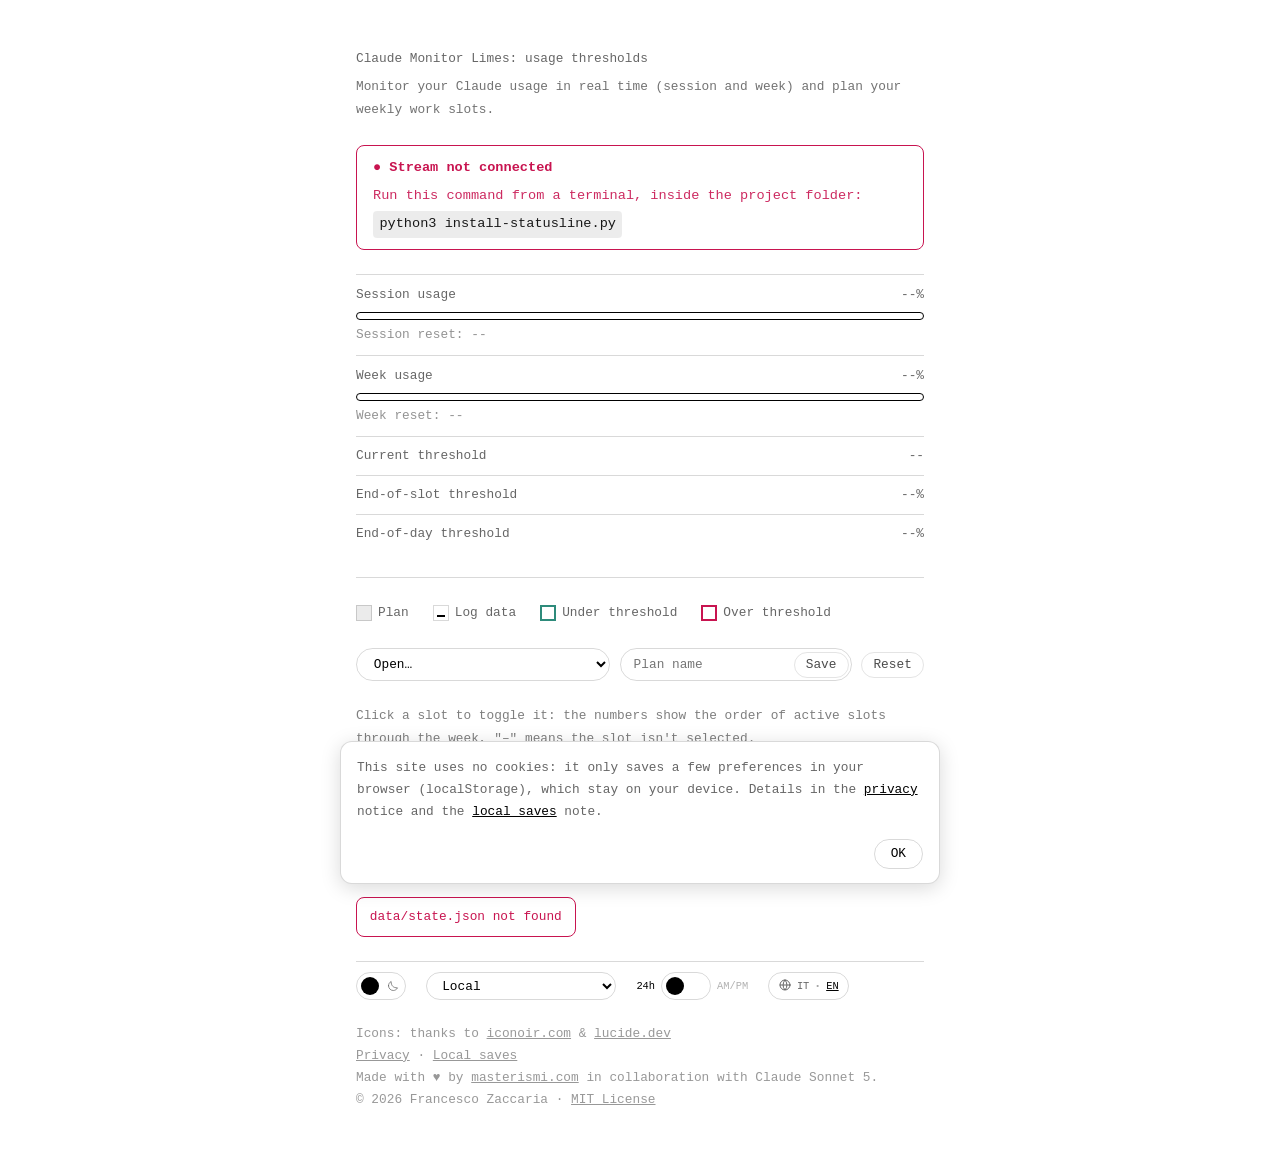
==== commit c2ca7099: "Riallinea le iconine del calendario ai bordi riga con CSS subgrid Le icone (sveglia/pranzo/cena/a na" ====
--- a/index.html
+++ b/index.html
@@ -353,25 +353,42 @@
   const grid = document.getElementById('grid');
   grid.innerHTML = '';
 
-  // riga di intestazione: 7 giorni (le colonne ora sono allineate a legenda e resto
-  // del layout: l'asse delle icone non occupa più una colonna, sporge a sinistra)
+  // riga di intestazione: 7 giorni, dalla colonna 2 in poi (la colonna 1 è
+  // riservata all'asse delle icone, vedi sotto)
   planDays.forEach((day, dayIdx) => {
     const head = document.createElement('div');
     head.className = 'daycol-head';
-    head.style.gridColumn = String(dayIdx + 1);
+    head.style.gridColumn = String(dayIdx + 2);
     head.style.gridRow = '1';
     head.innerHTML = '<div class="dow">' + T.dow[day.weekdayNum] + '</div><div class="date">' +
       String(day.date.getDate()).padStart(2, '0') + '/' + String(day.date.getMonth() + 1).padStart(2, '0') + '</div>';
     grid.appendChild(head);
   });
 
-  // asse verticale: posizionato in assoluto fuori dalla griglia (vedi CSS .axis-cell),
-  // con le icone ai *confini* tra gli slot (inizio, tra 1-2, tra 2-3, fine) e non
-  // centrate sugli slot stessi. Altezza calcolata sul numero di fasce (SLOT_KEYS).
+  // asse verticale: colonna 1 del grid, subgrid sulle righe delle fasce (righe 2..N+1)
+  // così eredita esattamente le stesse linee di riga del grid principale — nessun
+  // offset o altezza calcolati a mano. Ogni icona è posizionata sul *confine* tra le
+  // fasce (non al centro di una fascia): le prime SLOT_KEYS.length sull'inizio della
+  // propria riga (allineate al bordo superiore), l'ultima sulla fine dell'ultima riga.
   const axis = document.createElement('div');
   axis.className = 'axis-cell';
-  axis.style.height = (SLOT_KEYS.length * 46 + (SLOT_KEYS.length - 1) * 4) + 'px';
-  axis.innerHTML = BOUNDARY_ICON_KEYS.map(k => ICONS[k]).join('');
+  axis.style.gridColumn = '1';
+  axis.style.gridRow = '2 / span ' + SLOT_KEYS.length;
+  BOUNDARY_ICON_KEYS.forEach((key, i) => {
+    const icon = document.createElement('div');
+    icon.className = 'axis-icon';
+    icon.innerHTML = ICONS[key];
+    if (i < SLOT_KEYS.length) {
+      icon.style.gridRow = String(i + 1);
+      icon.style.alignSelf = 'start';
+      icon.style.transform = 'translateY(-50%)';
+    } else {
+      icon.style.gridRow = String(SLOT_KEYS.length);
+      icon.style.alignSelf = 'end';
+      icon.style.transform = 'translateY(50%)';
+    }
+    axis.appendChild(icon);
+  });
   grid.appendChild(axis);
 
   for (let row = 0; row < SLOT_KEYS.length; row++) {
@@ -381,7 +398,7 @@
       const workedKey = isoDateLocal(day.date) + ':' + slot.key;
       const worked = !!(lastData && lastData.worked_slots && lastData.worked_slots[workedKey]);
       cell.className = 'tile ' + (slot.active ? 'active' : 'inactive') + (worked ? ' worked' : '');
-      cell.style.gridColumn = String(dayIdx + 1);
+      cell.style.gridColumn = String(dayIdx + 2);
       cell.style.gridRow = String(row + 2);
       const num = numbering.get(dayIdx + ':' + slot.key);
       cell.textContent = slot.active ? String(num) : '–';
@@ -415,7 +432,7 @@
     const dayShare = activeCount * weight;
     const foot = document.createElement('div');
     foot.className = 'daycol-target';
-    foot.style.gridColumn = String(dayIdx + 1);
+    foot.style.gridColumn = String(dayIdx + 2);
     foot.style.gridRow = String(footerRow);
     foot.textContent = dayShare.toFixed(0) + '%';
     grid.appendChild(foot);
--- a/css/index.css
+++ b/css/index.css
@@ -88,32 +88,38 @@
 .save-btn:hover { opacity: 1; }
 
 .grid {
+  --axis-w: 22px;
   display: grid;
-  grid-template-columns: repeat(7, 1fr);
+  grid-template-columns: var(--axis-w) repeat(7, 1fr);
   gap: 4px;
+  margin-left: calc(-1 * (var(--axis-w) + 4px));
   margin-bottom: 1.5rem;
-  position: relative;
-}
-.daycol-head { height: 34px; box-sizing: border-box; font-size: 0.8rem; line-height: 1.2; color: var(--muted); text-align: center; padding-top: 4px; }
+}
+.daycol-head { height: 34px; box-sizing: border-box; font-size: 0.8rem; line-height: 1.2; color: var(--muted); text-align: center;
+  padding-top: 8px;
+  margin-bottom: 14px;
+}
 .daycol-head .date { font-size: 0.8rem; }
-.daycol-target { font-size: 0.8rem; color: var(--muted); opacity: 0.7; text-align: center; padding-top: 6px; }
-
-/* le icone dei confini di giornata sporgono a sinistra della griglia, fuori dalle
-   colonne dei giorni: così le colonne restano allineate alla legenda e agli altri
-   blocchi, che iniziano tutti allo stesso bordo sinistro. */
+.daycol-target { font-size: 0.8rem; color: var(--muted); opacity: 0.7; text-align: center;
+  padding-top: 6px;
+  border-top: 1px solid var(--border);
+  margin-top: 6px;
+}
+
+/* le icone dei confini di giornata occupano una vera colonna del grid (colonna 1),
+   allineate ai confini tra le righe delle fasce tramite CSS subgrid: niente più
+   offset stimati a mano, i bordi combaciano sempre con quelli reali del grid
+   principale, qualunque sia l'altezza effettiva di header/righe/margini. Il grid
+   intero è spostato a sinistra della stessa larghezza della colonna (vedi
+   margin-left sopra), così le colonne dei giorni restano allineate alla legenda
+   e agli altri blocchi come prima. */
 .axis-cell {
-  position: absolute;
-  left: -26px;
-  top: 38px;
-  height: 146px;
-  width: 18px;
-  display: flex;
-  flex-direction: column;
-  justify-content: space-between;
-  align-items: center;
-  color: var(--muted);
-}
-.axis-cell svg { width: 14px; height: 14px; display: block; }
+  display: grid;
+  grid-template-rows: subgrid;
+  color: var(--muted);
+}
+.axis-icon { display: flex; align-items: center; justify-content: center; }
+.axis-icon svg { width: 14px; height: 14px; display: block; }
 
 .tile {
   height: 46px;
@@ -328,3 +334,7 @@
   white-space: nowrap;
   margin-left: auto;
 }
+#icon-globe svg {
+  position: relative;
+  top: 2px;
+}
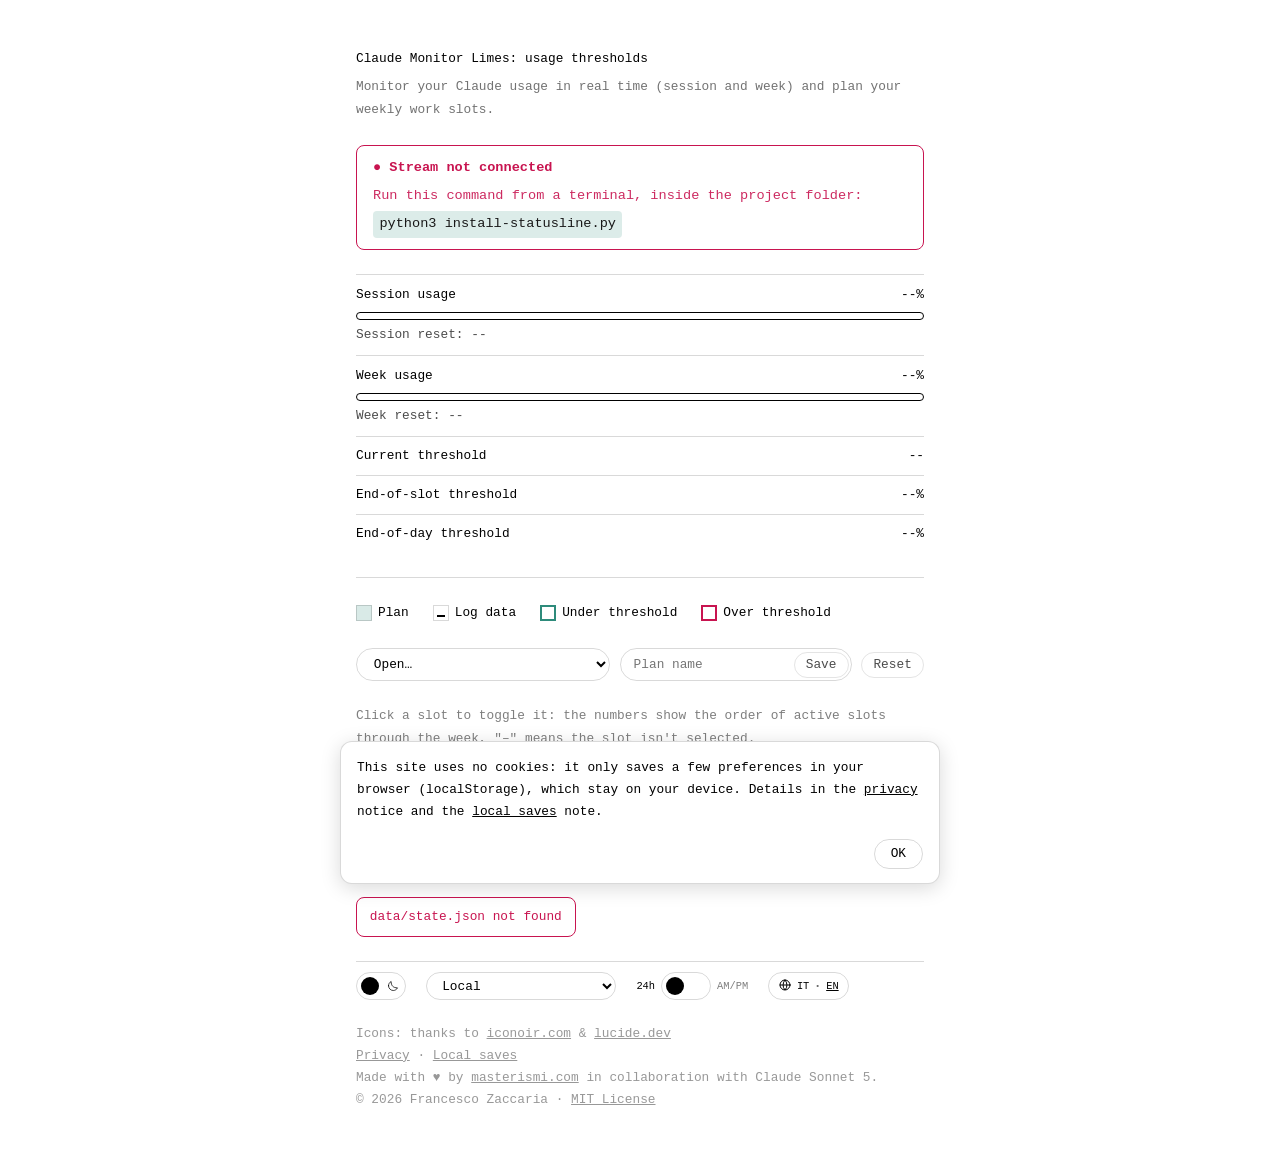
==== commit 435cc8de: "Aggiunge window.DEBUG_PAUSE_REFRESH per lavorare nei devtools senza interruzioni Impostabile a true " ====
--- a/index.html
+++ b/index.html
@@ -378,6 +378,9 @@
     const icon = document.createElement('div');
     icon.className = 'axis-icon';
     icon.innerHTML = ICONS[key];
+    icon.style.gridColumn = '1'; // esplicito: l'ultima icona condivide la riga della penultima
+    // (entrambe ai due bordi dell'ultima fascia), senza questo l'auto-placement le
+    // metterebbe in colonne diverse pensando che si sovrappongano
     if (i < SLOT_KEYS.length) {
       icon.style.gridRow = String(i + 1);
       icon.style.alignSelf = 'start';
@@ -674,7 +677,13 @@
   renderPlan();
 }
 
+// metti a true dalla console del browser (window.DEBUG_PAUSE_REFRESH = true) per
+// bloccare i refresh automatici e lavorare sui devtools senza che il DOM del
+// calendario venga ricostruito sotto di te ogni pochi secondi
+window.DEBUG_PAUSE_REFRESH = false;
+
 async function poll() {
+  if (window.DEBUG_PAUSE_REFRESH) return;
   try {
     const res = await fetch('data/state.json?_=' + Date.now(), { cache: 'no-store' });
     if (res.ok) {
@@ -697,7 +706,7 @@
 setupLangSwitch();
 poll();
 setInterval(poll, POLL_MS);
-setInterval(renderPlan, 30000); // aggiorna la posizione dell'asticella anche senza nuovi dati
+setInterval(() => { if (!window.DEBUG_PAUSE_REFRESH) renderPlan(); }, 30000); // aggiorna la posizione dell'asticella anche senza nuovi dati
 </script>
 </body>
 </html>
--- a/css/base.css
+++ b/css/base.css
@@ -1,13 +1,20 @@
+/* --muted è sempre uguale a --fg: tutto il testo usa lo stesso colore, tranne
+   --over/--under (i soli casi in cui il colore comunica qualcosa, sopra/sotto
+   soglia). Non un grigio indipendente: se cambia --fg, --muted lo segue.
+   --tile-fill (sfondo di tutto ciò che è "selezionato": slot attivi del piano,
+   swatch "Plan" della legenda) è derivato da --under allo stesso modo, sempre
+   la stessa tonalità verde-acqua ultra chiara con lo stesso rapporto di
+   trasparenza (18%), non un grigio/bianco scelto a parte. */
 :root {
-  --bg: #fff; --fg: #000; --muted: #666;
-  --border: rgba(0,0,0,0.15); --tile-fill: rgba(0,0,0,0.08);
-  --over: #c81450; --under: #2e8b7b;
+  --bg: #fff; --fg: #000; --muted: var(--fg);
+  --border: rgba(0,0,0,0.15); --over: #c81450; --under: #2e8b7b;
+  --tile-fill: color-mix(in srgb, var(--under) 18%, transparent);
 }
 @media (prefers-color-scheme: dark) {
-  :root { --bg: #000; --fg: #fff; --muted: #999; --border: rgba(255,255,255,0.15); --tile-fill: rgba(255,255,255,0.12); --over: #ff4d78; --under: #4fd7c0; }
+  :root { --bg: #000; --fg: #fff; --muted: var(--fg); --border: rgba(255,255,255,0.15); --over: #ff4d78; --under: #4fd7c0; --tile-fill: color-mix(in srgb, var(--under) 18%, transparent); }
 }
-:root[data-theme="dark"] { --bg: #000; --fg: #fff; --muted: #999; --border: rgba(255,255,255,0.15); --tile-fill: rgba(255,255,255,0.12); --over: #ff4d78; --under: #4fd7c0; }
-:root[data-theme="light"] { --bg: #fff; --fg: #000; --muted: #666; --border: rgba(0,0,0,0.15); --tile-fill: rgba(0,0,0,0.08); --over: #c81450; --under: #2e8b7b; }
+:root[data-theme="dark"] { --bg: #000; --fg: #fff; --muted: var(--fg); --border: rgba(255,255,255,0.15); --over: #ff4d78; --under: #4fd7c0; --tile-fill: color-mix(in srgb, var(--under) 18%, transparent); }
+:root[data-theme="light"] { --bg: #fff; --fg: #000; --muted: var(--fg); --border: rgba(0,0,0,0.15); --over: #c81450; --under: #2e8b7b; --tile-fill: color-mix(in srgb, var(--under) 18%, transparent); }
 
 *, *::before, *::after { box-sizing: border-box; }
 
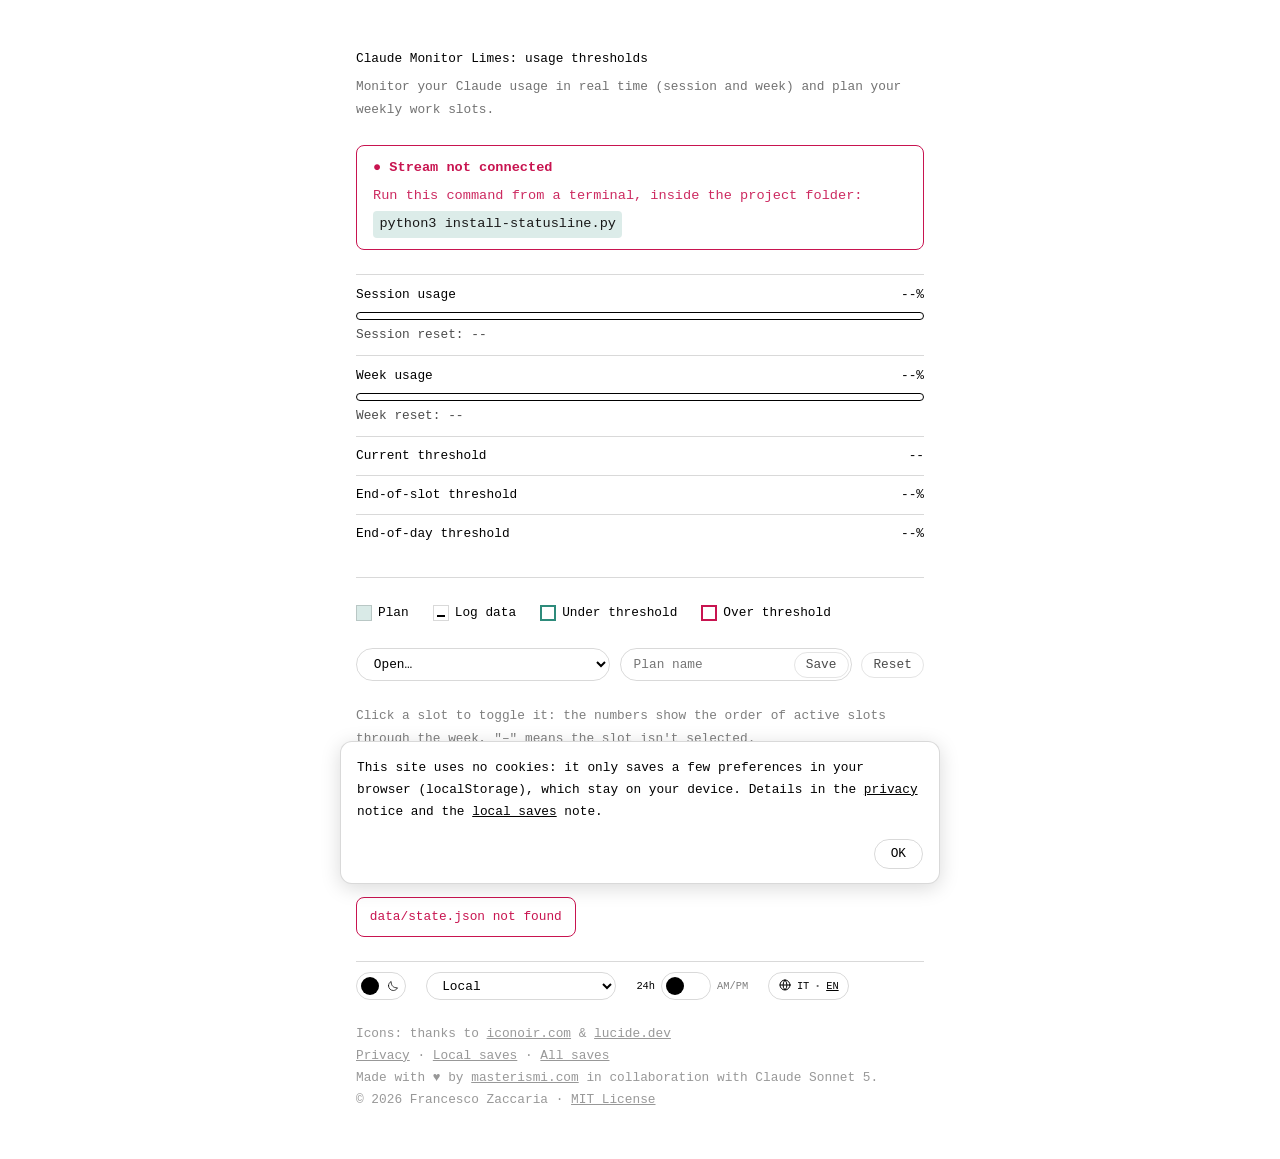
==== commit 14e1b501: "Alza a 112 il limite piani salvati, precompila l'ultimo salvato, aggiunge pagina "tutti i salvataggi" ====
--- a/index.html
+++ b/index.html
@@ -78,7 +78,7 @@
 
   <div class="footer">
     <div class="footer-line" id="lbl-icons-credit"></div>
-    <div class="footer-line"><a href="privacy.html" id="lbl-privacy-link2">privacy</a> · <a href="cookies.html" id="lbl-storage-link2">local storage</a></div>
+    <div class="footer-line"><a href="privacy.html" id="lbl-privacy-link2">privacy</a> · <a href="cookies.html" id="lbl-storage-link2">local storage</a> · <a href="saved-plans.html" id="lbl-saved-plans-link">salvataggi</a></div>
     <div class="footer-line" id="lbl-made-with"></div>
     <div class="footer-line">© 2026 Francesco Zaccaria · <a href="LICENSE" target="_blank" rel="noopener">MIT License</a></div>
   </div>
@@ -90,623 +90,6 @@
 
 <script src="i18n/it.js"></script>
 <script src="i18n/en.js"></script>
-<script>
-const LANG_KEY = 'claude-monitor-lang';
-function detectLocale() {
-  return (navigator.language || 'en').toLowerCase().startsWith('it') ? 'it' : 'en';
-}
-let LOCALE = localStorage.getItem(LANG_KEY) || detectLocale();
-
-const ICONS = {
-  coffee: '<svg viewBox="0 0 24 24" fill="none" xmlns="http://www.w3.org/2000/svg"><path d="M17 11.6V15C17 18.3137 14.3137 21 11 21H9C5.68629 21 3 18.3137 3 15V11.6C3 11.2686 3.26863 11 3.6 11H16.4C16.7314 11 17 11.2686 17 11.6Z" stroke="currentColor" stroke-width="1.5" stroke-linecap="round" stroke-linejoin="round"></path><path d="M12 9C12 8 12.7143 7 14.1429 7V7C15.7208 7 17 5.72081 17 4.14286V3.5" stroke="currentColor" stroke-width="1.5" stroke-linecap="round" stroke-linejoin="round"></path><path d="M8 9V8.5C8 6.84315 9.34315 5.5 11 5.5V5.5C12.1046 5.5 13 4.60457 13 3.5V3" stroke="currentColor" stroke-width="1.5" stroke-linecap="round" stroke-linejoin="round"></path><path d="M16 11H18.5C19.8807 11 21 12.1193 21 13.5C21 14.8807 19.8807 16 18.5 16H17" stroke="currentColor" stroke-width="1.5" stroke-linecap="round" stroke-linejoin="round"></path></svg>',
-  apple: '<svg viewBox="0 0 24 24" fill="none" xmlns="http://www.w3.org/2000/svg"><path d="M12.1471 21.2646L12 21.2351L11.8529 21.2646C9.47627 21.7399 7.23257 21.4756 5.59352 20.1643C3.96312 18.86 2.75 16.374 2.75 12C2.75 7.52684 3.75792 5.70955 5.08541 5.04581C5.77977 4.69863 6.67771 4.59759 7.82028 4.72943C8.96149 4.86111 10.2783 5.21669 11.7628 5.71153L12.0235 5.79841L12.2785 5.69638C14.7602 4.70367 16.9909 4.3234 18.5578 5.05463C20.0271 5.7403 21.25 7.59326 21.25 12C21.25 16.374 20.0369 18.86 18.4065 20.1643C16.7674 21.4756 14.5237 21.7399 12.1471 21.2646Z" stroke="currentColor" stroke-width="1.5"></path><path d="M12 5.5C12 3 11 2 9 2" stroke="currentColor" stroke-width="1.5" stroke-linecap="round" stroke-linejoin="round"></path><path d="M12 6V21" stroke="currentColor" stroke-width="1.5"></path><path d="M15 12L15 14" stroke="currentColor" stroke-width="1.5" stroke-linecap="round" stroke-linejoin="round"></path></svg>',
-  pizza: '<svg viewBox="0 0 24 24" fill="none" xmlns="http://www.w3.org/2000/svg"><path d="M14 9.01L14.01 8.99889" stroke="currentColor" stroke-width="1.5" stroke-linecap="round" stroke-linejoin="round"></path><path d="M8 8.01L8.01 7.99889" stroke="currentColor" stroke-width="1.5" stroke-linecap="round" stroke-linejoin="round"></path><path d="M8 14.01L8.01 13.9989" stroke="currentColor" stroke-width="1.5" stroke-linecap="round" stroke-linejoin="round"></path><path d="M6 19L2.23626 3.0041C2.13087 2.55618 2.54815 2.16122 2.98961 2.29106L19 7" stroke="currentColor" stroke-width="1.5"></path><path d="M22.198 8.42467C22.4324 7.48703 21.8623 6.5369 20.9247 6.30249C19.987 6.06808 19.0369 6.63816 18.8025 7.5758C18.4106 9.14318 16.9015 11.6241 14.5753 13.9503C12.2743 16.2513 9.42714 18.1442 6.60672 18.7951C5.66497 19.0124 5.07771 19.952 5.29504 20.8937C5.51236 21.8355 6.45198 22.4227 7.39373 22.2054C11.0734 21.3563 14.4762 18.9991 17.0502 16.4252C19.5989 13.8764 21.5898 10.8573 22.198 8.42467Z" stroke="currentColor" stroke-width="1.5" stroke-linecap="round"></path></svg>',
-  bed: '<svg viewBox="0 0 24 24" fill="none" stroke="currentColor" stroke-width="2" stroke-linecap="round" stroke-linejoin="round"><path d="M2 4v16"/><path d="M2 8h18a2 2 0 0 1 2 2v10"/><path d="M2 17h20"/><path d="M6 8v9"/></svg>',
-  sun: '<svg viewBox="0 0 24 24" fill="none" xmlns="http://www.w3.org/2000/svg"><path d="M12 18C15.3137 18 18 15.3137 18 12C18 8.68629 15.3137 6 12 6C8.68629 6 6 8.68629 6 12C6 15.3137 8.68629 18 12 18Z" stroke="currentColor" stroke-width="1.5" stroke-linecap="round" stroke-linejoin="round"></path><path d="M22 12L23 12" stroke="currentColor" stroke-width="1.5" stroke-linecap="round" stroke-linejoin="round"></path><path d="M12 2V1" stroke="currentColor" stroke-width="1.5" stroke-linecap="round" stroke-linejoin="round"></path><path d="M12 23V22" stroke="currentColor" stroke-width="1.5" stroke-linecap="round" stroke-linejoin="round"></path><path d="M20 20L19 19" stroke="currentColor" stroke-width="1.5" stroke-linecap="round" stroke-linejoin="round"></path><path d="M20 4L19 5" stroke="currentColor" stroke-width="1.5" stroke-linecap="round" stroke-linejoin="round"></path><path d="M4 20L5 19" stroke="currentColor" stroke-width="1.5" stroke-linecap="round" stroke-linejoin="round"></path><path d="M4 4L5 5" stroke="currentColor" stroke-width="1.5" stroke-linecap="round" stroke-linejoin="round"></path><path d="M1 12L2 12" stroke="currentColor" stroke-width="1.5" stroke-linecap="round" stroke-linejoin="round"></path></svg>',
-  moon: '<svg viewBox="0 0 24 24" fill="none" xmlns="http://www.w3.org/2000/svg"><path d="M3 11.5066C3 16.7497 7.25034 21 12.4934 21C16.2209 21 19.4466 18.8518 21 15.7259C12.4934 15.7259 8.27411 11.5066 8.27411 3C5.14821 4.55344 3 7.77915 3 11.5066Z" stroke="currentColor" stroke-width="1.5" stroke-linecap="round" stroke-linejoin="round"></path></svg>',
-  globe: '<svg viewBox="0 0 24 24" fill="none" stroke="currentColor" stroke-width="2" stroke-linecap="round" stroke-linejoin="round"><circle cx="12" cy="12" r="10"/><path d="M12 2a14.5 14.5 0 0 0 0 20 14.5 14.5 0 0 0 0-20"/><path d="M2 12h20"/></svg>',
-};
-
-// =========================================================================
-// PERSONALIZZAZIONE: fasce della giornata (righe del calendario) e icone che
-// ne segnano i confini. Per aggiungere/togliere fasce, modifica insieme le
-// tre costanti sotto, mantenendo BOUNDARY_ICON_KEYS lungo SLOT_KEYS.length+1
-// (una icona prima della prima fascia, una dopo ciascuna fascia successiva).
-// Le icone disponibili sono quelle elencate in ICONS qui sopra.
-// =========================================================================
-const SLOT_KEYS = ['mattina', 'pomeriggio', 'sera'];
-const SLOT_BOUNDS = { mattina: { start: 0, end: 12 }, pomeriggio: { start: 12, end: 19 }, sera: { start: 19, end: 24 } };
-const BOUNDARY_ICON_KEYS = ['coffee', 'apple', 'pizza', 'bed'];
-// =========================================================================
-
-// traduzioni caricate da file esterni (i18n/it.js, i18n/en.js): per aggiungere
-// una lingua basta un nuovo i18n/<lang>.js con lo stesso set di chiavi, più il
-// suo <script> in fondo all'head e l'opzione nel lang-switch.
-const STRINGS = window.I18N;
-let T = STRINGS[LOCALE];
-
-const POLL_MS = 5000;
-const STALE_THRESHOLD_MS = 20 * 60 * 1000; // dati più vecchi di 20 min: statusline.py scrive solo con una sessione Claude Code interattiva attiva
-const PLAN_KEY = 'claude-monitor-plan';
-const NAMED_PLANS_KEY = 'claude-monitor-named-plans';
-const MAX_SAVED_PLANS = 10;
-const THEME_KEY = 'claude-monitor-theme';
-const TZ_KEY = 'claude-monitor-tz';
-const HOUR12_KEY = 'claude-monitor-hour12';
-const TIMEZONES = ['local', 'UTC', 'Europe/Rome', 'Europe/London', 'America/New_York', 'America/Los_Angeles', 'Asia/Tokyo', 'Asia/Shanghai'];
-
-let planDays = null; // costruito una volta noto resets_at
-let lastData = null; // ultimo state.json valido, per riformattare gli orari senza ripollare
-
-function buildExplanationHTML() {
-  const boundaryLine = BOUNDARY_ICON_KEYS.map((iconKey, i) =>
-    (T.boundaryLabels[i] || '') + ' <span class="inline-icon">' + ICONS[iconKey] + '</span>'
-  ).join(' · ');
-  return '<p>' + T.explanation + '</p>' +
-    '<p>' + T.boundaryIntro + ' ' + boundaryLine + '.</p>' +
-    '<p>' + T.planSaved + ' (<a href="cookies.html">' + T.planSavedDetails + '</a>)' + T.planSavedRest + '</p>';
-}
-
-function applyStrings() {
-  document.documentElement.lang = LOCALE;
-  document.title = T.title;
-  document.getElementById('title').textContent = T.title;
-  document.getElementById('tagline').textContent = T.tagline;
-  document.getElementById('lbl-session').textContent = T.session;
-  document.getElementById('lbl-week').textContent = T.week;
-  document.getElementById('lbl-week-reset').textContent = T.weekReset;
-  document.getElementById('lbl-session-reset').textContent = T.sessionReset;
-  document.getElementById('lbl-threshold').textContent = T.threshold;
-  document.getElementById('lbl-plan-target-slot').textContent = T.planTargetSlot;
-  document.getElementById('lbl-plan-target-day').textContent = T.planTargetDay;
-  document.getElementById('lbl-legend-plan').textContent = T.legendPlan;
-  document.getElementById('lbl-legend-log').textContent = T.legendLog;
-  document.getElementById('lbl-legend-under').textContent = T.legendUnder;
-  document.getElementById('lbl-legend-over').textContent = T.legendOver;
-  document.getElementById('reset-plan').textContent = T.resetPlan;
-  document.getElementById('plan-name').placeholder = T.planNamePlaceholder;
-  document.getElementById('save-plan').textContent = T.savePlan;
-  document.getElementById('explanation').innerHTML = buildExplanationHTML();
-  document.getElementById('icon-sun').innerHTML = ICONS.sun;
-  document.getElementById('icon-moon').innerHTML = ICONS.moon;
-  document.getElementById('icon-globe').innerHTML = ICONS.globe;
-  document.getElementById('lbl-privacy-link2').textContent = T.privacyLink;
-  document.getElementById('lbl-storage-link2').textContent = T.storageLink;
-  document.getElementById('lbl-icons-credit').innerHTML = T.iconsCreditPrefix +
-    '<a href="https://iconoir.com/" target="_blank" rel="noopener">iconoir.com</a> &amp; ' +
-    '<a href="https://lucide.dev/" target="_blank" rel="noopener">lucide.dev</a>';
-  document.getElementById('lbl-made-with').innerHTML = T.madeWithPrefix +
-    '<a href="https://short.masterismi.com/sitoistituzionale" target="_blank" rel="noopener">masterismi.com</a>' +
-    T.madeWithSuffix;
-  document.getElementById('stream-banner-cmd').innerHTML = T.streamDisconnectedHint + '<br><code>python3 install-statusline.py</code>';
-  setStreamBanner(streamConnected);
-}
-
-let streamConnected = false;
-function setStreamBanner(connected) {
-  streamConnected = connected;
-  const banner = document.getElementById('stream-banner');
-  banner.classList.toggle('connected', connected);
-  banner.classList.toggle('disconnected', !connected);
-  document.getElementById('stream-banner-title').textContent = connected ? T.streamConnected : T.streamDisconnected;
-}
-
-function parseResetDate(str) {
-  // formato "dd/mm/yyyy HH:MM"
-  const [datePart, timePart] = str.split(' ');
-  const [dd, mm, yyyy] = datePart.split('/').map(Number);
-  const [HH, MI] = timePart.split(':').map(Number);
-  return new Date(yyyy, mm - 1, dd, HH, MI, 0);
-}
-
-function dateOnly(d) {
-  return new Date(d.getFullYear(), d.getMonth(), d.getDate());
-}
-
-function isoDateLocal(d) {
-  return d.getFullYear() + '-' + String(d.getMonth() + 1).padStart(2, '0') + '-' + String(d.getDate()).padStart(2, '0');
-}
-
-function computeSevenDays(resetsAt) {
-  const windowStart = new Date(resetsAt.getTime() - 7 * 86400 * 1000);
-  let startDate;
-  if (windowStart.getHours() < 11) {
-    startDate = dateOnly(windowStart);
-  } else {
-    startDate = new Date(dateOnly(windowStart).getTime() + 86400 * 1000);
-  }
-  const result = [];
-  for (let offset = 0; offset < 7; offset++) {
-    result.push(new Date(startDate.getTime() + offset * 86400 * 1000));
-  }
-  return result;
-}
-
-function loadPlan() {
-  try {
-    return JSON.parse(localStorage.getItem(PLAN_KEY) || '{}');
-  } catch (e) {
-    return {};
-  }
-}
-
-function savePlan(plan) {
-  localStorage.setItem(PLAN_KEY, JSON.stringify(plan));
-}
-
-function loadNamedPlans() {
-  try {
-    return JSON.parse(localStorage.getItem(NAMED_PLANS_KEY) || '{}');
-  } catch (e) {
-    return {};
-  }
-}
-
-function saveNamedPlans(named) {
-  localStorage.setItem(NAMED_PLANS_KEY, JSON.stringify(named));
-}
-
-// le chiavi di piano usano il numero del giorno (0-6, come Date.getDay()) e non
-// l'abbreviazione localizzata, così il piano salvato non dipende dalla lingua.
-function defaultActive(weekdayNum, key) {
-  if (weekdayNum === 0 || weekdayNum === 6) return false; // domenica, sabato
-  return SLOT_KEYS.indexOf(key) < 2; // le prime due fasce del giorno sono attive di default
-}
-
-function buildDayModel(dates, plan) {
-  return dates.map(d => {
-    const weekdayNum = d.getDay();
-    const slots = SLOT_KEYS.map(key => {
-      const planKey = weekdayNum + ':' + key;
-      const active = Object.prototype.hasOwnProperty.call(plan, planKey) ? plan[planKey] : defaultActive(weekdayNum, key);
-      return { key, active };
-    });
-    return { date: d, weekdayNum, slots };
-  });
-}
-
-function persistPlan(days) {
-  const plan = {};
-  days.forEach(day => {
-    day.slots.forEach(slot => { plan[day.weekdayNum + ':' + slot.key] = slot.active; });
-  });
-  savePlan(plan);
-}
-
-function planSnapshot(days) {
-  const plan = {};
-  days.forEach(day => {
-    day.slots.forEach(slot => { plan[day.weekdayNum + ':' + slot.key] = slot.active; });
-  });
-  return plan;
-}
-
-function flatten(days) {
-  const tiles = [];
-  days.forEach((day, dayIdx) => {
-    day.slots.forEach((slot, slotIdx) => tiles.push({ day, dayIdx, slot, slotIdx }));
-  });
-  return tiles;
-}
-
-function computePlanTargets(days, now) {
-  const all = flatten(days);
-  const total = all.filter(t => t.slot.active).length;
-  const weight = total > 0 ? 100 / total : 0;
-  const today = dateOnly(now);
-  const nowHour = now.getHours() + now.getMinutes() / 60 + now.getSeconds() / 3600;
-
-  let targetDay = 0;
-  let targetSlot = 0;
-  let currentTile = null;
-  let counter = 0;
-  const numbering = new Map(); // "dayIdx:slotKey" -> numero progressivo
-
-  for (const t of all) {
-    if (t.slot.active) {
-      counter++;
-      numbering.set(t.dayIdx + ':' + t.slot.key, counter);
-    }
-    const tDate = dateOnly(t.day.date);
-    if (tDate.getTime() < today.getTime()) {
-      if (t.slot.active) { targetDay += weight; targetSlot += weight; }
-    } else if (tDate.getTime() === today.getTime()) {
-      if (t.slot.active) targetDay += weight;
-      const b = SLOT_BOUNDS[t.slot.key];
-      if (nowHour >= b.start) {
-        if (t.slot.active) targetSlot += weight;
-      }
-      if (nowHour >= b.start && nowHour < b.end) {
-        const fraction = (nowHour - b.start) / (b.end - b.start);
-        currentTile = { dayIdx: t.dayIdx, slotKey: t.slot.key, fraction };
-      }
-    }
-  }
-  return { total, weight, targetDay, targetSlot, currentTile, numbering };
-}
-
-function renderPlan() {
-  if (!planDays) return;
-  const now = new Date();
-  const { targetDay, targetSlot, weight, currentTile, numbering } = computePlanTargets(planDays, now);
-
-  document.getElementById('plan-target-slot').textContent = targetSlot.toFixed(0) + '%';
-  document.getElementById('plan-target-day').textContent = targetDay.toFixed(0) + '%';
-
-  // "soglia attuale" dipende dal piano: confronta l'uso reale con la soglia di fine slot
-  // (non con la quota fissa del backend), così cambia in base a quanti slot hai pianificato.
-  const usedPct = (lastData && lastData.status === 'ok') ? lastData.used_pct : null;
-  const overPace = usedPct !== null ? usedPct > targetSlot : null;
-  const thresholdEl = document.getElementById('threshold');
-  const thresholdRow = document.getElementById('threshold-row');
-  if (usedPct !== null) {
-    const diff = usedPct - targetSlot;
-    const diffStr = (diff > 0 ? '+' : '') + diff.toFixed(0) + '%';
-    thresholdEl.textContent = diffStr + ' ' + (overPace ? T.overLimit : T.underLimit);
-    thresholdRow.classList.toggle('over', overPace);
-    thresholdRow.classList.toggle('under', !overPace);
-  } else {
-    thresholdEl.textContent = '--';
-    thresholdRow.classList.remove('over', 'under');
-  }
-
-  const grid = document.getElementById('grid');
-  grid.innerHTML = '';
-
-  // riga di intestazione: 7 giorni, dalla colonna 2 in poi (la colonna 1 è
-  // riservata all'asse delle icone, vedi sotto)
-  planDays.forEach((day, dayIdx) => {
-    const head = document.createElement('div');
-    head.className = 'daycol-head';
-    head.style.gridColumn = String(dayIdx + 2);
-    head.style.gridRow = '1';
-    head.innerHTML = '<div class="dow">' + T.dow[day.weekdayNum] + '</div><div class="date">' +
-      String(day.date.getDate()).padStart(2, '0') + '/' + String(day.date.getMonth() + 1).padStart(2, '0') + '</div>';
-    grid.appendChild(head);
-  });
-
-  // asse verticale: colonna 1 del grid, subgrid sulle righe delle fasce (righe 2..N+1)
-  // così eredita esattamente le stesse linee di riga del grid principale — nessun
-  // offset o altezza calcolati a mano. Ogni icona è posizionata sul *confine* tra le
-  // fasce (non al centro di una fascia): le prime SLOT_KEYS.length sull'inizio della
-  // propria riga (allineate al bordo superiore), l'ultima sulla fine dell'ultima riga.
-  const axis = document.createElement('div');
-  axis.className = 'axis-cell';
-  axis.style.gridColumn = '1';
-  axis.style.gridRow = '2 / span ' + SLOT_KEYS.length;
-  BOUNDARY_ICON_KEYS.forEach((key, i) => {
-    const icon = document.createElement('div');
-    icon.className = 'axis-icon';
-    icon.innerHTML = ICONS[key];
-    icon.style.gridColumn = '1'; // esplicito: l'ultima icona condivide la riga della penultima
-    // (entrambe ai due bordi dell'ultima fascia), senza questo l'auto-placement le
-    // metterebbe in colonne diverse pensando che si sovrappongano
-    if (i < SLOT_KEYS.length) {
-      icon.style.gridRow = String(i + 1);
-      icon.style.alignSelf = 'start';
-      icon.style.transform = 'translateY(-50%)';
-    } else {
-      icon.style.gridRow = String(SLOT_KEYS.length);
-      icon.style.alignSelf = 'end';
-      icon.style.transform = 'translateY(50%)';
-    }
-    axis.appendChild(icon);
-  });
-  grid.appendChild(axis);
-
-  for (let row = 0; row < SLOT_KEYS.length; row++) {
-    planDays.forEach((day, dayIdx) => {
-      const slot = day.slots[row];
-      const cell = document.createElement('div');
-      const workedKey = isoDateLocal(day.date) + ':' + slot.key;
-      const worked = !!(lastData && lastData.worked_slots && lastData.worked_slots[workedKey]);
-      cell.className = 'tile ' + (slot.active ? 'active' : 'inactive') + (worked ? ' worked' : '');
-      cell.style.gridColumn = String(dayIdx + 2);
-      cell.style.gridRow = String(row + 2);
-      const num = numbering.get(dayIdx + ':' + slot.key);
-      cell.textContent = slot.active ? String(num) : '–';
-      cell.title = (slot.active ? T.deactivate : T.activate);
-
-      cell.addEventListener('click', () => {
-        slot.active = !slot.active;
-        persistPlan(planDays);
-        renderPlan();
-      });
-
-      const isCurrent = currentTile && currentTile.dayIdx === dayIdx && currentTile.slotKey === slot.key;
-      if (isCurrent) {
-        cell.classList.add('current', overPace ? 'over' : 'under');
-        const marker = document.createElement('div');
-        marker.className = 'now-marker' + (overPace ? ' over' : '');
-        marker.style.left = (currentTile.fraction * 100) + '%';
-        cell.appendChild(marker);
-      }
-
-      grid.appendChild(cell);
-    });
-  }
-
-  // riga finale: quota della settimana rappresentata da ciascun giorno, calcolata
-  // sugli slot attivi di quel giorno (non sul tempo trascorso, a differenza di
-  // "soglia di fine giornata" che riguarda solo oggi).
-  const footerRow = SLOT_KEYS.length + 2;
-  planDays.forEach((day, dayIdx) => {
-    const activeCount = day.slots.filter(s => s.active).length;
-    const dayShare = activeCount * weight;
-    const foot = document.createElement('div');
-    foot.className = 'daycol-target';
-    foot.style.gridColumn = String(dayIdx + 2);
-    foot.style.gridRow = String(footerRow);
-    foot.textContent = dayShare.toFixed(0) + '%';
-    grid.appendChild(foot);
-  });
-}
-
-function refreshLoadSelect() {
-  const select = document.getElementById('load-plan');
-  const named = loadNamedPlans();
-  const names = Object.keys(named).sort();
-  select.innerHTML = '<option value="">' + T.loadPlanDefault + '</option>' +
-    names.map(n => '<option value="' + n.replace(/"/g, '&quot;') + '">' + n + '</option>').join('');
-}
-
-function setupPlanToolbar() {
-  document.getElementById('reset-plan').addEventListener('click', () => {
-    localStorage.removeItem(PLAN_KEY);
-    if (planDays) {
-      planDays.forEach(day => day.slots.forEach(slot => { slot.active = defaultActive(day.weekdayNum, slot.key); }));
-      persistPlan(planDays);
-    }
-    renderPlan();
-  });
-
-  document.getElementById('save-plan').addEventListener('click', () => {
-    const input = document.getElementById('plan-name');
-    const name = input.value.trim();
-    if (!name || !planDays) return;
-    const named = loadNamedPlans();
-    if (!Object.prototype.hasOwnProperty.call(named, name) && Object.keys(named).length >= MAX_SAVED_PLANS) {
-      alert(T.maxPlansReached);
-      return;
-    }
-    named[name] = planSnapshot(planDays);
-    saveNamedPlans(named);
-    refreshLoadSelect();
-    document.getElementById('load-plan').value = name;
-    input.value = '';
-  });
-
-  document.getElementById('load-plan').addEventListener('change', e => {
-    const name = e.target.value;
-    if (!name || !planDays) return;
-    const named = loadNamedPlans();
-    const snapshot = named[name];
-    if (!snapshot) return;
-    planDays.forEach(day => day.slots.forEach(slot => {
-      const key = day.weekdayNum + ':' + slot.key;
-      slot.active = Object.prototype.hasOwnProperty.call(snapshot, key) ? snapshot[key] : defaultActive(day.weekdayNum, slot.key);
-    }));
-    persistPlan(planDays);
-    renderPlan();
-  });
-
-  refreshLoadSelect();
-}
-
-// --- banner informativo su local storage (non cookie) ---
-const CONSENT_KEY = 'claude-monitor-consent-ack';
-function refreshConsentText() {
-  document.getElementById('consent-text').innerHTML = T.consentText;
-}
-function setupConsentBanner() {
-  refreshConsentText();
-  const banner = document.getElementById('consent-banner');
-  if (!localStorage.getItem(CONSENT_KEY)) {
-    banner.hidden = false;
-  }
-  document.getElementById('consent-ok').addEventListener('click', () => {
-    localStorage.setItem(CONSENT_KEY, '1');
-    banner.hidden = true;
-  });
-}
-
-// --- lingua IT/EN: pill con le due lingue cliccabili separatamente (stile orco.it) ---
-function updateLangSwitchUI() {
-  document.getElementById('lang-opt-it').classList.toggle('active', LOCALE === 'it');
-  document.getElementById('lang-opt-en').classList.toggle('active', LOCALE === 'en');
-}
-function setLocale(lang) {
-  LOCALE = lang;
-  localStorage.setItem(LANG_KEY, lang);
-  T = STRINGS[LOCALE];
-  applyStrings();
-  refreshLoadSelect();
-  renderTzOptions();
-  refreshFormatUI();
-  refreshConsentText();
-  updateLangSwitchUI();
-  if (lastData) render(lastData);
-}
-function setupLangSwitch() {
-  document.getElementById('lang-opt-it').addEventListener('click', () => setLocale('it'));
-  document.getElementById('lang-opt-en').addEventListener('click', () => setLocale('en'));
-  updateLangSwitchUI();
-}
-
-// --- tema chiaro/scuro ---
-function systemPrefersDark() {
-  return window.matchMedia && window.matchMedia('(prefers-color-scheme: dark)').matches;
-}
-function effectiveTheme() {
-  return localStorage.getItem(THEME_KEY) || (systemPrefersDark() ? 'dark' : 'light');
-}
-function applyTheme() {
-  const stored = localStorage.getItem(THEME_KEY);
-  if (stored) {
-    document.documentElement.setAttribute('data-theme', stored);
-  } else {
-    document.documentElement.removeAttribute('data-theme');
-  }
-  const knob = document.getElementById('theme-knob');
-  knob.style.transform = effectiveTheme() === 'dark' ? 'translateX(24px)' : 'translateX(0)';
-}
-function setupThemeSwitch() {
-  document.getElementById('theme-switch').addEventListener('click', () => {
-    localStorage.setItem(THEME_KEY, effectiveTheme() === 'dark' ? 'light' : 'dark');
-    applyTheme();
-  });
-  applyTheme();
-}
-
-// --- fuso orario e formato ora ---
-function getTz() { return localStorage.getItem(TZ_KEY) || 'local'; }
-function getHour12() { return localStorage.getItem(HOUR12_KEY) === '1'; }
-
-function formatDateTime(date) {
-  const opts = { day: '2-digit', month: '2-digit', year: 'numeric', hour: '2-digit', minute: '2-digit', hour12: getHour12() };
-  const tz = getTz();
-  if (tz !== 'local') opts.timeZone = tz;
-  return date.toLocaleString(T.localeCode, opts);
-}
-function formatTime(date) {
-  const opts = { hour: '2-digit', minute: '2-digit', second: '2-digit', hour12: getHour12() };
-  const tz = getTz();
-  if (tz !== 'local') opts.timeZone = tz;
-  return date.toLocaleTimeString(T.localeCode, opts);
-}
-function formatDuration(ms) {
-  const totalMinutes = Math.floor(ms / 60000);
-  const hours = Math.floor(totalMinutes / 60);
-  const minutes = totalMinutes % 60;
-  if (hours > 0) return hours + T.hourUnit + ' ' + minutes + T.minuteUnit;
-  return minutes + T.minuteUnit;
-}
-
-function updateTimeDisplays() {
-  if (!lastData || lastData.status !== 'ok') {
-    setStreamBanner(false);
-    return;
-  }
-  const now = Date.now();
-
-  const weekResetDate = parseResetDate(lastData.reset_date);
-  const daysLeft = Math.max(0, Math.ceil((weekResetDate.getTime() - now) / 86400000));
-  document.getElementById('week-reset').textContent = formatDateTime(weekResetDate) +
-    ' (' + T.inPrefix + daysLeft + T.dayUnit + ')';
-
-  if (lastData.five_hour_reset_date) {
-    const sessionResetDate = parseResetDate(lastData.five_hour_reset_date);
-    const hoursLeft = Math.max(0, Math.ceil((sessionResetDate.getTime() - now) / 3600000));
-    document.getElementById('hour-reset').textContent = formatDateTime(sessionResetDate) +
-      ' (' + T.inPrefix + hoursLeft + T.hourUnit + ')';
-  } else {
-    document.getElementById('hour-reset').textContent = '--';
-  }
-
-  const updatedAtDate = new Date(lastData.updated_at * 1000);
-  const staleMs = now - updatedAtDate.getTime();
-  const isStale = staleMs > STALE_THRESHOLD_MS;
-  setUpdatedMessage(
-    (isStale ? T.staleDataPrefix + formatDuration(staleMs) + ' — ' : T.updatedPrefix) + formatTime(updatedAtDate),
-    isStale
-  );
-  setStreamBanner(!isStale);
-}
-
-function renderTzOptions() {
-  const select = document.getElementById('tz-select');
-  const current = select.value || getTz();
-  select.innerHTML = TIMEZONES.map(tz =>
-    '<option value="' + tz + '">' + (tz === 'local' ? T.localTz : tz) + '</option>'
-  ).join('');
-  select.value = current;
-}
-
-function refreshFormatUI() {
-  const isAmpm = getHour12();
-  document.getElementById('format-knob').style.transform = isAmpm ? 'translateX(24px)' : 'translateX(0)';
-  document.getElementById('fmt-label-24h').classList.toggle('active', !isAmpm);
-  document.getElementById('fmt-label-ampm').classList.toggle('active', isAmpm);
-}
-
-function setupTzControls() {
-  renderTzOptions();
-  const select = document.getElementById('tz-select');
-  select.addEventListener('change', () => {
-    localStorage.setItem(TZ_KEY, select.value);
-    updateTimeDisplays();
-  });
-
-  refreshFormatUI();
-  document.getElementById('format-toggle').addEventListener('click', () => {
-    localStorage.setItem(HOUR12_KEY, getHour12() ? '0' : '1');
-    refreshFormatUI();
-    updateTimeDisplays();
-  });
-}
-
-function setUpdatedMessage(text, isError) {
-  const updated = document.getElementById('updated');
-  updated.textContent = text;
-  updated.classList.toggle('error', !!isError);
-}
-
-function render(data) {
-  if (!data || data.status !== 'ok') {
-    document.getElementById('week-pct').textContent = '--%';
-    document.getElementById('hour-pct').textContent = '--%';
-    setUpdatedMessage(data && data.status === 'n/d' ? T.noApiResponse : T.waitingData, data && data.status === 'n/d');
-    setStreamBanner(false);
-    return;
-  }
-  lastData = data;
-
-  document.getElementById('hour-pct').textContent = (data.five_hour_pct !== null && data.five_hour_pct !== undefined)
-    ? data.five_hour_pct.toFixed(0) + '%' : '--%';
-  document.getElementById('hour-bar-fill').style.width = (data.five_hour_pct || 0) + '%';
-  document.getElementById('week-pct').textContent = data.used_pct.toFixed(0) + '%';
-  document.getElementById('week-bar-fill').style.width = data.used_pct + '%';
-
-  updateTimeDisplays();
-
-  if (!planDays && data.reset_date) {
-    const resetsAt = parseResetDate(data.reset_date);
-    const dates = computeSevenDays(resetsAt);
-    planDays = buildDayModel(dates, loadPlan());
-  }
-  renderPlan();
-}
-
-// metti a true dalla console del browser (window.DEBUG_PAUSE_REFRESH = true) per
-// bloccare i refresh automatici e lavorare sui devtools senza che il DOM del
-// calendario venga ricostruito sotto di te ogni pochi secondi
-window.DEBUG_PAUSE_REFRESH = false;
-
-async function poll() {
-  if (window.DEBUG_PAUSE_REFRESH) return;
-  try {
-    const res = await fetch('data/state.json?_=' + Date.now(), { cache: 'no-store' });
-    if (res.ok) {
-      render(await res.json());
-    } else {
-      setUpdatedMessage(T.stateNotFound, true);
-      setStreamBanner(false);
-    }
-  } catch (e) {
-    setUpdatedMessage(T.stateNotFound, true);
-    setStreamBanner(false);
-  }
-}
-
-applyStrings();
-setupPlanToolbar();
-setupThemeSwitch();
-setupTzControls();
-setupConsentBanner();
-setupLangSwitch();
-poll();
-setInterval(poll, POLL_MS);
-setInterval(() => { if (!window.DEBUG_PAUSE_REFRESH) renderPlan(); }, 30000); // aggiorna la posizione dell'asticella anche senza nuovi dati
-</script>
+<script src="js/app.js"></script>
 </body>
 </html>
--- a/css/index.css
+++ b/css/index.css
@@ -122,7 +122,7 @@
 .axis-icon svg { width: 14px; height: 14px; display: block; }
 
 .tile {
-  height: 46px;
+  height: var(--tile-h, 46px);
   border: 1px solid var(--border);
   position: relative;
   display: flex;
